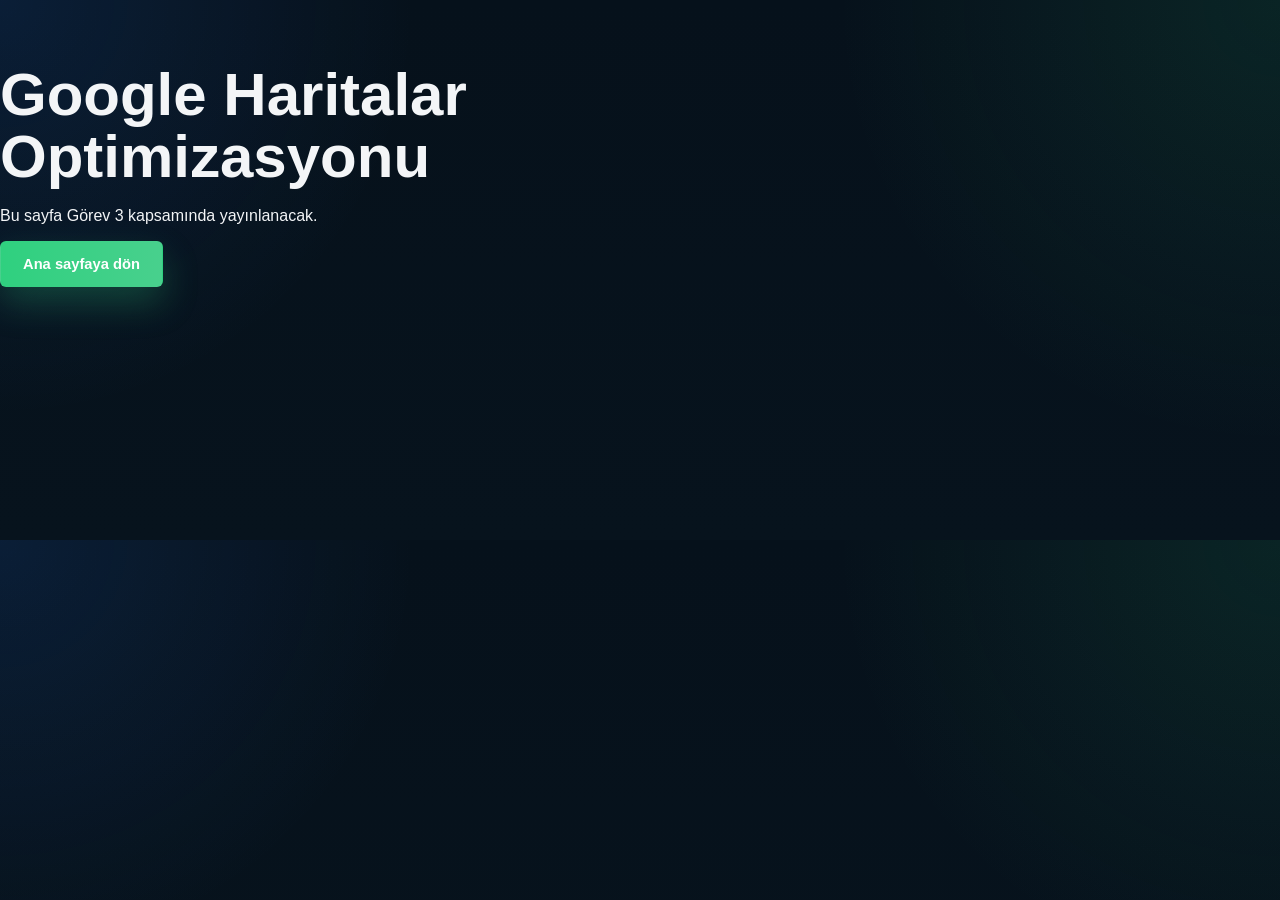
==== google-haritalar-optimizasyonu/index.html @ 25362823 "Gorev 1: spec §2 dosya yapisi, temizlik ve mobil duzeltmeler Co-authored-by: Cursor <cursoragent@cur" ====
﻿<!DOCTYPE html>
<html lang="tr">
<head>
  <meta charset="UTF-8">
  <meta name="viewport" content="width=device-width, initial-scale=1.0">
  <title>Google Haritalar Optimizasyonu — Konum Online</title>
  <link rel="stylesheet" href="../css/style.css">
</head>
<body>
  <main class="container" style="padding:4rem 0;min-height:60vh">
    <h1>Google Haritalar Optimizasyonu</h1>
    <p>Bu sayfa Görev 3 kapsamında yayınlanacak.</p>
    <p><a class="btn btn-primary" href="/">Ana sayfaya dön</a></p>
  </main>
</body>
</html>
---- css/style.css ----
:root {
      --bg: #07111b;
      --bg-soft: #0c1824;
      --panel: rgba(16, 24, 36, 0.9);
      --panel-border: rgba(255, 255, 255, 0.08);
      --text: #f3f5f7;
      --muted: #a8b3bf;
      --green: #2fd07f;
      --green-deep: #1fae66;
      --green-glow: rgba(47, 208, 127, 0.35);
      --white-panel: #f8f4ef;
      --shadow: 0 24px 70px rgba(0, 0, 0, 0.35);
      --radius-xl: 24px;
      --radius-lg: 18px;
      --radius-md: 14px;
      --page-max: 1550px;
      --page-wide: 1700px;
      --gutter: clamp(20px, 3vw, 44px);
      --page-inset-left: clamp(24px, 5vw, 50px);
      --section-space: clamp(32px, 4vw, 68px);
    }

    * {
      box-sizing: border-box;
    }

    html {
      scroll-behavior: smooth;
    }

    body {
      margin: 0;
      font-family: "Plus Jakarta Sans", "Segoe UI", Arial, sans-serif;
      color: var(--text);
      background:
        radial-gradient(circle at top left, rgba(44, 126, 255, 0.12), transparent 30%),
        radial-gradient(circle at top right, rgba(47, 208, 127, 0.1), transparent 32%),
        linear-gradient(180deg, #06111b 0%, #07131d 100%);
    }

    a {
      color: inherit;
      text-decoration: none;
    }

    img {
      display: block;
      max-width: 100%;
    }

    .container {
      width: min(100%, var(--page-max));
      margin: 0 auto;
      padding-left: calc(var(--gutter) + var(--page-inset-left));
      padding-right: var(--gutter);
    }

    .topbar {
      position: sticky;
      top: 0;
      z-index: 30;
      backdrop-filter: blur(16px);
      background: rgba(6, 13, 21, 0.88);
      border-bottom: 1px solid rgba(255, 255, 255, 0.05);
      box-shadow: 0 10px 28px rgba(0, 0, 0, 0.18);
    }

    .nav {
      min-height: 76px;
      display: flex;
      align-items: center;
      justify-content: space-between;
      gap: 24px;
    }

    .brand {
      display: flex;
      align-items: center;
      justify-content: flex-start;
      gap: 12px;
      font-weight: 700;
      font-size: 1.9rem;
      letter-spacing: -0.03em;
      text-align: left;
    }

    .brand-pin {
      width: 60px;
      height: 60px;
      flex: 0 0 auto;
      display: block;
      object-fit: contain;
      filter: brightness(0) saturate(100%) invert(69%) sepia(67%) saturate(514%) hue-rotate(96deg) brightness(92%) contrast(90%);
      align-self: center;
    }

    .nav-links {
      display: flex;
      align-items: center;
      gap: 36px;
      color: #c3ccd5;
      font-size: 1rem;
    }

    .nav-links a {
      position: relative;
      display: inline-flex;
      align-items: center;
      padding: 8px 0;
      transition: color .25s ease, transform .25s ease;
    }

    .nav-links a::after {
      content: "";
      position: absolute;
      left: 0;
      right: 0;
      bottom: 0;
      height: 2px;
      border-radius: 999px;
      background: linear-gradient(90deg, var(--green), #6bf49e);
      transform: scaleX(0);
      transform-origin: left;
      transition: transform .25s ease;
      box-shadow: 0 0 14px rgba(47, 208, 127, .32);
    }

    .nav-links a:hover {
      color: #fff;
      transform: translateY(-2px);
    }

    .nav-links a:hover::after {
      transform: scaleX(1);
    }

    .nav-links a.active {
      color: #fff;
      font-weight: 600;
    }

    .nav-links a.active::after {
      transform: scaleX(1);
    }

    .nav-toggle {
      display: none;
      width: 46px;
      height: 46px;
      border: 1px solid rgba(255, 255, 255, 0.12);
      border-radius: 8px;
      background: rgba(10, 18, 28, 0.55);
      color: #fff;
      align-items: center;
      justify-content: center;
      flex-direction: column;
      gap: 5px;
      padding: 0;
      cursor: pointer;
      flex: 0 0 auto;
    }

    .nav-toggle span {
      display: block;
      width: 18px;
      height: 2px;
      border-radius: 999px;
      background: currentColor;
      transition: transform .2s ease, opacity .2s ease;
    }

    .nav-toggle[aria-expanded="true"] span:nth-child(1) {
      transform: translateY(7px) rotate(45deg);
    }

    .nav-toggle[aria-expanded="true"] span:nth-child(2) {
      opacity: 0;
    }

    .nav-toggle[aria-expanded="true"] span:nth-child(3) {
      transform: translateY(-7px) rotate(-45deg);
    }

    .nav-cta-mobile {
      display: none;
    }

    .btn {
      border: 1px solid rgba(255, 255, 255, 0.12);
      border-radius: 6px;
      padding: 14px 22px;
      display: inline-flex;
      align-items: center;
      justify-content: center;
      gap: 12px;
      font-size: .92rem;
      font-weight: 700;
      transition: transform .2s ease, background .2s ease, border-color .2s ease;
    }

    .btn img {
      width: 26px;
      height: 26px;
      flex: 0 0 auto;
      object-fit: contain;
      display: block;
      filter: brightness(0) invert(1);
    }

    .btn:hover {
      transform: translateY(-1px);
    }

    .btn-primary {
      background: linear-gradient(90deg, var(--green), #48d08d);
      color: #fff;
      border-color: transparent;
      box-shadow: 0 16px 35px rgba(47, 208, 127, 0.25);
    }

    .btn-outline {
      background: rgba(10, 18, 28, 0.55);
    }

    .hero {
      position: relative;
      overflow: hidden;
      padding: 0;
      background-image:
        linear-gradient(90deg, rgba(3, 10, 17, 0.94) 0%, rgba(3, 10, 17, 0.86) 31%, rgba(3, 10, 17, 0.24) 55%, rgba(3, 10, 17, 0.18) 73%, rgba(3, 10, 17, 0.78) 100%),
        linear-gradient(180deg, rgba(3, 10, 17, 0.08) 0%, rgba(3, 10, 17, 0.2) 65%, rgba(3, 10, 17, 0.88) 100%),
        url("../assets/003.webp");
      background-size: auto, auto, cover;
      background-position: center 44%;
    }

    .hero::before {
      content: "";
      position: absolute;
      inset: 0;
      background:
        repeating-linear-gradient(90deg, rgba(255, 255, 255, 0.03) 0 1px, transparent 1px 160px),
        repeating-linear-gradient(0deg, rgba(255, 255, 255, 0.02) 0 1px, transparent 1px 120px);
      opacity: .56;
      pointer-events: none;
    }

    .hero-grid {
      position: relative;
      display: grid;
      grid-template-columns: 46.5% 53.5%;
      gap: 0;
      min-height: clamp(440px, 48vw, 720px);
      padding-top: clamp(32px, 3vw, 44px);
      padding-bottom: clamp(28px, 2.5vw, 36px);
    }

    .hero-copy {
      max-width: 530px;
      align-self: center;
      position: relative;
      padding-bottom: 72px;
    }

    .eyebrow {
      color: #69e69d;
      font-size: 1.52rem;
      margin-bottom: 13px;
      display: flex;
      align-items: center;
      gap: 10px;
    }

    .eyebrow::before {
      content: "◉";
      font-size: .65rem;
    }

    h1 {
      font-size: 60px;
      line-height: 1.04;
      letter-spacing: 0;
      margin: 0 0 18px;
      max-width: 680px;
    }

    h1 .accent {
      color: var(--green);
    }

    .hero-copy p,
    .section-copy p,
    .case-copy p {
      color: var(--muted);
      line-height: 1.47;
      font-size: .98rem;
      max-width: 520px;
      margin: 0 0 24px;
    }

    .hero-copy p {
      font-size: 1.42rem;
      line-height: 1.58;
      max-width: 700px;
    }

    .hero-actions {
      display: flex;
      gap: 14px;
      flex-wrap: wrap;
      margin-bottom: 24px;
    }

    .feature-list {
      display: flex;
      flex-wrap: nowrap;
      gap: 18px 30px;
      color: #d8e0e8;
      font-size: 1.06rem;
      font-weight: 600;
      position: absolute;
      left: 0;
      bottom: 0;
      white-space: nowrap;
      align-items: center;
    }

    .feature-list span {
      display: inline-flex;
      align-items: center;
      gap: 10px;
    }

    .feature-list svg {
      width: 20px;
      height: 20px;
      stroke: var(--green);
      stroke-width: 1.9;
      fill: none;
      stroke-linecap: round;
      stroke-linejoin: round;
      flex: 0 0 auto;
    }

    .hero-visual {
      position: relative;
      display: flex;
      align-items: stretch;
      justify-content: flex-end;
      min-height: 100%;
    }

    .person {
      display: none;
    }

    .person::before {
      display: none;
    }

    .door-sign {
      display: none;
    }

    .map-card {
      position: absolute;
      right: clamp(0px, 2.4vw, 38px);
      top: clamp(16px, 2vw, 28px);
      width: clamp(372px, 27vw, 430px);
      border-radius: 18px;
      background: linear-gradient(180deg, rgba(17, 26, 38, 0.94), rgba(12, 20, 31, 0.92));
      border: 1px solid rgba(255, 255, 255, 0.1);
      box-shadow: 0 26px 60px rgba(0, 0, 0, .42);
      padding: 18px 18px 16px;
      backdrop-filter: blur(18px);
    }

    .map-card h3,
    .testimonial h3,
    .case-card h3 {
      margin: 0;
    }

    .map-card h3 {
      font-size: 22px;
      line-height: 1.18;
      font-weight: 700;
    }

    .rating {
      margin-top: 8px;
      color: #dce4ea;
      font-size: 16px;
      font-weight: 600;
    }

    .rating .stars {
      color: #f2c44f;
      letter-spacing: 1px;
    }

    .place {
      color: var(--muted);
      margin-top: 4px;
      font-size: 15px;
    }

    .action-icons {
      display: grid;
      grid-template-columns: repeat(4, 1fr);
      gap: 10px;
      margin: 16px 0 16px;
      padding-top: 16px;
      border-top: 1px solid rgba(255, 255, 255, 0.08);
    }

    .action-icons div {
      display: flex;
      align-items: center;
      justify-content: center;
      flex-direction: column;
      gap: 6px;
      min-height: 80px;
    }

    .action-icons .action-icon {
      width: 44px;
      height: 44px;
      border-radius: 50%;
      border: 1px solid rgba(106, 157, 230, 0.5);
      background: radial-gradient(circle at 30% 30%, rgba(35, 70, 112, 0.28), rgba(12, 20, 31, 0.36));
      display: grid;
      place-items: center;
      box-shadow: inset 0 0 14px rgba(255, 255, 255, 0.03);
    }

    .action-icons .action-icon svg {
      width: 24px;
      height: 24px;
      stroke: #8fc2ff;
      stroke-width: 1.9;
      fill: none;
      stroke-linecap: round;
      stroke-linejoin: round;
    }

    .action-icons div span:last-child {
      font-size: 12px;
      color: #d9e3ee;
    }

    .gallery {
      display: grid;
      grid-template-columns: repeat(3, 1fr);
      gap: 10px;
      margin-bottom: 16px;
    }

    .gallery div,
    .case-image {
      min-height: 118px;
      border-radius: 10px;
      overflow: hidden;
      background-image: url("../assets/hero-cafe-owner.webp");
      background-size: cover;
      background-position: center;
      position: relative;
    }

    .gallery div:nth-child(2) {
      background-image: url("../assets/case-burger.webp");
    }

    .gallery div:nth-child(3) {
      background-image: url("../assets/case-aesthetic-clinic.webp");
    }

    .gallery div::before,
    .case-image::before {
      content: "";
      position: absolute;
      inset: 0;
      background:
        radial-gradient(circle at 75% 24%, rgba(255, 219, 131, 0.22), transparent 14%),
        repeating-linear-gradient(90deg, rgba(255, 255, 255, 0.03) 0 2px, transparent 2px 52px),
        linear-gradient(180deg, transparent 50%, rgba(14, 19, 25, 0.58) 100%);
    }

    .review {
      display: flex;
      gap: 12px;
      align-items: flex-start;
      padding-top: 14px;
      border-top: 1px solid rgba(255, 255, 255, 0.08);
    }

    .avatar {
      width: 38px;
      height: 38px;
      border-radius: 50%;
      background: linear-gradient(135deg, #f0c78e, #8f5b3a);
      flex: 0 0 auto;
    }

    .review p {
      color: #d7e0e8;
      margin: 0;
      font-size: 14px;
      line-height: 1.42;
    }

    .google-mark {
      margin-left: auto;
      width: 64px;
      height: 64px;
      flex: 0 0 auto;
    }

    .google-mark img {
      display: block;
      width: 100%;
      height: 100%;
      object-fit: contain;
    }

    .stats-strip {
      position: relative;
      margin-top: -60px;
      z-index: 3;
    }

    .stats-grid {
      display: grid;
      grid-template-columns: repeat(4, minmax(0, 1fr));
      gap: 0;
      background: rgba(16, 24, 36, 0.94);
      border: 1px solid var(--panel-border);
      border-radius: var(--radius-lg);
      overflow: hidden;
      box-shadow: var(--shadow);
    }

    .stat {
      padding: 26px 26px 24px;
      display: grid;
      grid-template-columns: 56px 1fr;
      gap: 18px;
      align-items: center;
      border-right: 1px solid rgba(255, 255, 255, 0.06);
    }

    .stat:last-child {
      border-right: 0;
    }

    .icon-badge {
      width: 56px;
      height: 56px;
      border-radius: 50%;
      border: 1px solid rgba(255, 255, 255, 0.08);
      display: grid;
      place-items: center;
      color: var(--green);
      box-shadow: inset 0 0 26px rgba(255, 255, 255, 0.02);
    }

    .icon-badge svg {
      width: 44px;
      height: 44px;
      stroke: var(--green);
      stroke-width: 1.9;
      fill: none;
      stroke-linecap: round;
      stroke-linejoin: round;
    }

    .stat strong {
      display: block;
      font-size: 1.05rem;
      color: #fff;
      margin-bottom: 6px;
    }

    .stat b {
      display: block;
      font-size: 2rem;
      line-height: 1;
      margin-bottom: 8px;
    }

    .stat p {
      margin: 0;
      color: var(--muted);
      line-height: 1.45;
    }

    .section-dark {
      padding: clamp(14px, 2vw, 24px) 0 0;
    }

    .ecosystem {
      display: grid;
      grid-template-columns: .9fr 1.3fr .75fr;
      gap: clamp(20px, 2.6vw, 36px);
      align-items: center;
      padding-top: clamp(24px, 2.8vw, 36px);
      padding-bottom: clamp(20px, 2.6vw, 30px);
    }

    h2 {
      margin: 0 0 18px;
      font-size: clamp(2rem, 3vw, 3.2rem);
      line-height: 1.03;
      letter-spacing: -0.04em;
    }

    .section-tag {
      color: #69e69d;
      margin-bottom: 14px;
      font-size: 1.02rem;
    }

    .section-copy h2 {
      max-width: 11ch;
    }

    .orbit {
      position: relative;
      aspect-ratio: 1 / 1;
      display: grid;
      place-items: center;
      margin: 0 auto;
      max-width: 620px;
      width: 100%;
    }

    .orbit::before,
    .orbit::after {
      content: "";
      position: absolute;
      border-radius: 50%;
      border: 1px dashed rgba(255, 255, 255, 0.12);
      pointer-events: none;
      z-index: 0;
    }

    .orbit::before {
      inset: 60px;
    }

    .orbit::after {
      inset: 18px;
      opacity: .4;
    }

    .hub {
      width: 220px;
      height: 220px;
      border-radius: 50%;
      background:
        radial-gradient(circle at 50% 22%, rgba(130, 255, 177, 0.95), rgba(86, 200, 126, 0.4) 18%, rgba(10, 18, 28, 0.2) 19%),
        radial-gradient(circle at center, rgba(37, 208, 124, 0.2), rgba(7, 17, 27, 0.96) 65%);
      border: 1px solid rgba(47, 208, 127, 0.35);
      box-shadow: 0 0 48px rgba(47, 208, 127, 0.18), inset 0 0 48px rgba(47, 208, 127, 0.08);
      display: grid;
      place-items: center;
      text-align: center;
      padding: 32px;
      font-size: 1rem;
      line-height: 1.15;
      position: relative;
      z-index: 1;
    }

    .hub strong {
      font-size: 2rem;
      letter-spacing: -0.03em;
    }

    .orbit-item {
      position: absolute;
      width: 168px;
      text-align: center;
      color: #d4dbe2;
      font-size: 1.16rem;
      line-height: 1.28;
      text-wrap: balance;
      z-index: 2;
      --orbit-transform: translate(0, 0);
      transform: var(--orbit-transform);
      transform-origin: center;
    }

    .orbit-item .dot {
      width: 84px;
      height: 84px;
      margin: 0 auto 12px;
      border-radius: 50%;
      display: grid;
      place-items: center;
      border: 1px solid rgba(255, 255, 255, 0.1);
      background: rgba(15, 25, 39, 0.9);
      box-shadow: inset 0 0 18px rgba(255, 255, 255, 0.03);
      position: relative;
      font-size: 0;
      color: transparent !important;
    }

    .orbit-item .dot svg {
      width: 30px;
      height: 30px;
      stroke-width: 1.9;
      fill: none;
      stroke-linecap: round;
      stroke-linejoin: round;
    }

    .hub-mark {
      width: 76px;
      height: 76px;
      margin: 0 auto 12px;
      color: #7df0a4;
    }

    .hub-mark svg {
      width: 100%;
      height: 100%;
      fill: currentColor;
    }

    .hub>div>div:first-child {
      position: relative;
      width: 54px;
      height: 54px;
      margin: 0 auto 12px !important;
      font-size: 0 !important;
      color: transparent !important;
    }

    .hub>div>div:first-child::before,
    .orbit-item .dot::before {
      content: "";
      display: block;
      width: 78%;
      height: 78%;
      position: absolute;
      left: 11%;
      top: 15%;
      background-position: center;
      background-repeat: no-repeat;
      background-size: contain;
    }

    .hub>div>div:first-child::before {
      background-image: url("data:image/svg+xml,%3Csvg xmlns='http://www.w3.org/2000/svg' viewBox='0 0 24 24'%3E%3Cpath fill='%237df0a4' d='M12 22s-7-6-7-11a7 7 0 1 1 14 0c0 5-7 11-7 11Z'/%3E%3Ccircle cx='12' cy='11' r='3.2' fill='%2307111b'/%3E%3C/svg%3E");
    }

    .orbit-item:nth-child(2) .dot::before {
      background-image: url("data:image/svg+xml,%3Csvg xmlns='http://www.w3.org/2000/svg' viewBox='0 0 24 24' fill='none' stroke='%2355e198' stroke-width='1.9' stroke-linecap='round' stroke-linejoin='round'%3E%3Cpath d='M21 15a2 2 0 0 1-2 2H8l-5 4V5a2 2 0 0 1 2-2h14a2 2 0 0 1 2 2Z'/%3E%3Cpath d='M8 9h8'/%3E%3Cpath d='M8 13h5'/%3E%3C/svg%3E");
    }

    .orbit-item:nth-child(3) .dot::before {
      background-image: url("data:image/svg+xml,%3Csvg xmlns='http://www.w3.org/2000/svg' viewBox='0 0 24 24' fill='none' stroke='%23ec7c84' stroke-width='1.9' stroke-linecap='round' stroke-linejoin='round'%3E%3Crect x='3' y='5' width='18' height='14' rx='2'/%3E%3Ccircle cx='9' cy='10' r='1.5'/%3E%3Cpath d='m21 15-4.5-4.5L9 18'/%3E%3C/svg%3E");
    }

    .orbit-item:nth-child(4) .dot::before {
      background-image: url("data:image/svg+xml,%3Csvg xmlns='http://www.w3.org/2000/svg' viewBox='0 0 24 24' fill='none' stroke='%2374b5ff' stroke-width='1.9' stroke-linecap='round' stroke-linejoin='round'%3E%3Cpath d='M12 21s-6-5.1-6-10a6 6 0 1 1 12 0c0 4.9-6 10-6 10Z'/%3E%3Ccircle cx='12' cy='11' r='2.5'/%3E%3C/svg%3E");
    }

    .orbit-item:nth-child(5) .dot::before {
      background-image: url("data:image/svg+xml,%3Csvg xmlns='http://www.w3.org/2000/svg' viewBox='0 0 24 24' fill='none' stroke='%237ea6ff' stroke-width='1.9' stroke-linecap='round' stroke-linejoin='round'%3E%3Ccircle cx='12' cy='12' r='9'/%3E%3Cpath d='M3 12h18'/%3E%3Cpath d='M12 3a15 15 0 0 1 0 18'/%3E%3Cpath d='M12 3a15 15 0 0 0 0 18'/%3E%3C/svg%3E");
    }

    .orbit-item:nth-child(6) .dot::before {
      background-image: url("data:image/svg+xml,%3Csvg xmlns='http://www.w3.org/2000/svg' viewBox='0 0 24 24' fill='none' stroke='%236d8dff' stroke-width='1.9' stroke-linecap='round' stroke-linejoin='round'%3E%3Cpath d='M7 11v9'/%3E%3Cpath d='M11 20h6.2a2 2 0 0 0 2-1.7l.7-4.5A2 2 0 0 0 18 11h-4V7.5A2.5 2.5 0 0 0 11.5 5L7 11'/%3E%3Cpath d='M4 11h3v9H4z'/%3E%3C/svg%3E");
    }

    .orbit-item:nth-child(7) .dot::before {
      background-image: url("data:image/svg+xml,%3Csvg xmlns='http://www.w3.org/2000/svg' viewBox='0 0 24 24' fill='none' stroke='%237cb3ff' stroke-width='1.9' stroke-linecap='round' stroke-linejoin='round'%3E%3Ccircle cx='18' cy='5' r='2'/%3E%3Ccircle cx='6' cy='12' r='2'/%3E%3Ccircle cx='18' cy='19' r='2'/%3E%3Cpath d='m8 11 8-5'/%3E%3Cpath d='m8 13 8 5'/%3E%3C/svg%3E");
    }

    .orbit-item:nth-child(2) {
      top: 0;
      left: 50%;
      --orbit-transform: translateX(-50%);
    }

    .orbit-item:nth-child(3) {
      top: 74px;
      right: 0;
    }

    .orbit-item:nth-child(4) {
      bottom: 86px;
      right: 24px;
    }

    .orbit-item:nth-child(5) {
      bottom: 10px;
      left: 50%;
      --orbit-transform: translateX(-50%);
    }

    .orbit-item:nth-child(6) {
      bottom: 78px;
      left: 0;
    }

    .orbit-item:nth-child(7) {
      top: 92px;
      left: 18px;
    }

    .phone {
      justify-self: end;
      width: min(100%, 560px);
      filter: drop-shadow(0 26px 70px rgba(0, 0, 0, 0.38));
      align-self: end;
      margin-bottom: -18px;
      transform: translateY(-18px);
    }

    .phone img {
      display: block;
      width: 100%;
      height: auto;
    }

    .process-section {
      background:
        radial-gradient(circle at 50% 0%, rgba(72, 209, 141, 0.10), rgba(255, 255, 255, 0) 32%),
        radial-gradient(circle at 10% 10%, rgba(86, 126, 255, 0.07), rgba(255, 255, 255, 0) 22%),
        linear-gradient(180deg, #faf7f1 0%, #f4efe7 100%);
      color: #141a22;
      padding: clamp(26px, 2.6vw, 42px) 0 clamp(28px, 2.8vw, 44px);
    }

    .process-header {
      text-align: center;
      margin-bottom: 26px;
    }

    .process-header h2 {
      font-size: clamp(3.08rem, 4.4vw, 4.84rem);
      line-height: 1.02;
      letter-spacing: -0.03em;
      margin-bottom: 18px;
      /* <--- Boşluk buradan ayarlanıyor (eski hali 10px'ti) */
    }

    .process-header p,
    .testimonial-strip .quote {
      color: #5d6670;
      margin: 0;
    }

    .process-header p {
      color: #252b31;
      font-size: clamp(1.5rem, 2.1vw, 1.1rem);
      line-height: 1.12;
      font-weight: 500;
      max-width: 980px;
      margin-inline: auto;
    }

    .process-grid {
      display: grid;
      grid-template-columns: repeat(5, 1fr);
      gap: 10px;
      align-items: stretch;
      padding: 0 clamp(18px, 1.8vw, 34px);
    }

    .step {
      text-align: left;
      position: relative;
      min-width: 0;
      padding: 18px clamp(20px, 2vw, 30px) 18px;
      border-radius: 26px;
      background: rgba(255, 255, 255, 0.34);
      border: 0;
      border-left: 1px solid rgba(17, 24, 39, 0.08);
      box-shadow: inset 0 0 0 1px rgba(255, 255, 255, 0.45);
      display: flex;
      flex-direction: column;
      justify-content: flex-start;
      backdrop-filter: blur(8px);
      transform-origin: center top;
      isolation: isolate;
      z-index: 0;
    }

    .step:first-child {
      border-left: 1px solid rgba(17, 24, 39, 0.08);
    }

    .step::after {
      display: none;
    }

    .step:last-child::after {
      display: none;
    }

    .step-count {
      display: none;
    }

    .step-icon {
      display: none;
    }

    .step-icon svg {
      width: 50px;
      height: 50px;
      stroke: #111820;
      stroke-width: 2.2;
      fill: none;
      stroke-linecap: round;
      stroke-linejoin: round;
    }

    .step h3 {
      margin: 0 0 14px;
      font-size: clamp(1.18rem, 1.22vw, 1.42rem);
      line-height: 1.24;
      letter-spacing: 0;
      min-height: 0;
      transform-origin: left top;
      transition: transform 0.35s ease, color 0.35s ease;
    }

    .step p {
      margin: 0;
      color: #1f2830;
      line-height: 1.68;
      font-size: clamp(1rem, 0.95vw, 1.08rem);
      font-weight: 400;
      /* <--- Kalınlık ayarı buraya eklendi */
      max-width: 31ch;
      opacity: 0.92;
      transform-origin: left top;
      transition: transform 0.35s ease, opacity 0.35s ease;
    }

    .case-section {
      padding: 0;
    }

    .case-grid {
      display: grid;
      grid-template-columns: minmax(240px, .8fr) repeat(3, minmax(0, 1fr));
      gap: clamp(16px, 1.8vw, 24px);
      align-items: stretch;
    }

    .case-copy {
      padding: 18px 8px 18px 0;
    }

    .case-copy .btn {
      margin-top: 8px;
    }

    .case-card {
      background: rgba(16, 24, 36, 0.92);
      border: 1px solid rgba(255, 255, 255, 0.08);
      border-radius: var(--radius-md);
      overflow: hidden;
      box-shadow: 0 18px 48px rgba(0, 0, 0, 0.2);
    }

    .case-content {
      padding: 14px 14px 16px;
    }

    .case-image {
      min-height: 172px;
      background-image: url("../assets/case-dental.webp");
    }

    .case-location {
      color: #95a2af;
      margin: 4px 0 14px;
      font-size: .92rem;
    }

    .before-after {
      position: absolute;
      left: 10px;
      right: 10px;
      bottom: 10px;
      display: flex;
      justify-content: space-between;
    }

    .pill {
      padding: 7px 10px;
      border-radius: 8px;
      font-weight: 800;
      font-size: .8rem;
      color: #fff;
    }

    .pill.red {
      background: #922d2d;
    }

    .pill.green {
      background: #208c57;
    }

    .case-stats {
      display: grid;
      grid-template-columns: 1fr 1fr;
      gap: 10px;
      color: #d8e0e8;
    }

    .case-stats div span {
      display: block;
      color: #9fabb7;
      font-size: .88rem;
      margin-bottom: 6px;
    }

    .case-stats div strong {
      color: #40d282;
      font-size: 1.1rem;
    }

    .testimonials {
      background: linear-gradient(180deg, #f8f4ee 0%, #f4efe8 100%);
      color: #0f1620;
      padding: 0 0 clamp(32px, 3.4vw, 48px);
    }

    .testimonials h2 {
      text-align: center;
      margin-bottom: 22px;
    }

    .testimonial-strip {
      display: grid;
      grid-template-columns: 52px 1fr 1fr 1fr 52px;
      gap: 24px;
      align-items: center;
    }

    .arrow-btn {
      width: 52px;
      height: 52px;
      border: 0;
      border-radius: 50%;
      background: rgba(0, 0, 0, 0.06);
      color: #36414d;
      font-size: 1.4rem;
      cursor: pointer;
    }

    .testimonial {
      display: grid;
      grid-template-columns: 72px 1fr;
      gap: 16px;
      align-items: start;
      min-height: 138px;
      padding: 0 10px;
      border-left: 1px solid rgba(15, 22, 32, 0.12);
    }

    .testimonial:first-of-type {
      border-left: 0;
    }

    .testimonial .avatar {
      width: 60px;
      height: 60px;
    }

    .testimonial p {
      margin: 0 0 14px;
      color: #44505d;
      line-height: 1.5;
    }

    .testimonial .name {
      font-weight: 700;
      margin-bottom: 2px;
    }

    .testimonial .biz {
      color: #5e6975;
    }

    .cta-band {
      padding: 44px 0;
      position: relative;
      overflow: hidden;
      background:
        linear-gradient(90deg, rgba(9, 98, 87, 0.94), rgba(9, 74, 87, 0.78)),
        linear-gradient(180deg, rgba(255, 255, 255, 0.04), rgba(255, 255, 255, 0.02)),
        url("../assets/cta-istanbul.webp");
      background-size: cover;
      background-position: center right;
    }

    .cta-band::before {
      content: "";
      position: absolute;
      inset: 0;
      background:
        radial-gradient(circle at 18% 18%, rgba(140, 255, 202, 0.12), transparent 20%),
        linear-gradient(0deg, rgba(4, 12, 18, 0.18), rgba(4, 12, 18, 0.18)),
        linear-gradient(90deg, transparent 56%, rgba(255, 184, 112, 0.14) 74%, rgba(14, 16, 23, 0.18) 100%);
      pointer-events: none;
    }

    .cta-inner {
      position: relative;
      display: flex;
      align-items: center;
      justify-content: space-between;
      gap: 24px;
    }

    .cta-inner p {
      color: rgba(255, 255, 255, 0.78);
      margin: 14px 0 0;
      font-size: 1.1rem;
    }

    .cta-actions {
      display: flex;
      gap: 16px;
      flex-wrap: wrap;
    }

    .checks {
      display: flex;
      gap: 34px;
      margin-top: 18px;
      color: rgba(255, 255, 255, 0.82);
      font-size: .95rem;
      flex-wrap: wrap;
    }

    .checks span::before {
      content: "✓";
      color: #93f0ba;
      margin-right: 9px;
    }

    @media (max-width: 1180px) {

      .hero-grid,
      .ecosystem,
      .case-grid,
      .process-grid,
      .testimonial-strip {
        grid-template-columns: 1fr;
      }

      .nav-toggle {
        display: inline-flex;
      }

      .nav-links {
        position: fixed;
        top: 76px;
        right: 0;
        bottom: 0;
        width: min(100%, 320px);
        padding: 24px calc(var(--gutter) + var(--page-inset-left)) 32px var(--gutter);
        display: flex;
        flex-direction: column;
        align-items: flex-start;
        gap: 18px;
        background: rgba(6, 13, 21, 0.97);
        border-left: 1px solid rgba(255, 255, 255, 0.08);
        box-shadow: -20px 0 50px rgba(0, 0, 0, 0.35);
        transform: translateX(100%);
        transition: transform .25s ease;
        z-index: 40;
        overflow-y: auto;
      }

      .nav-links.is-open {
        transform: translateX(0);
      }

      .nav-cta-desktop {
        display: none;
      }

      .nav-cta-mobile {
        display: inline-flex;
        width: 100%;
        margin-top: 8px;
      }

      body.nav-open {
        overflow: hidden;
      }

      .map-card {
        position: relative;
        top: auto;
        right: auto;
        width: 100%;
        margin-top: 28px;
      }

      .person {
        inset: 10px 0 0;
      }

      .stats-grid {
        grid-template-columns: 1fr 1fr;
      }

      .stat:nth-child(2),
      .stat:nth-child(4) {
        border-right: 0;
      }

      .orbit {
        min-height: 620px;
      }

      .phone {
        justify-self: center;
      }

      .step::after,
      .testimonial-strip .arrow-btn {
        display: none;
      }

      .testimonial {
        border-left: 0;
        border-top: 1px solid rgba(15, 22, 32, 0.12);
        padding-top: 18px;
      }

      .cta-inner {
        flex-direction: column;
        align-items: flex-start;
      }
    }

    @media (max-width: 760px) {
      .container {
        width: 100%;
        padding-left: calc(18px + var(--page-inset-left));
        padding-right: 18px;
      }

      .nav {
        min-height: 70px;
      }

      .nav-links {
        top: 70px;
      }

      .brand {
        font-size: 1.45rem;
      }

      h1 {
        font-size: 2.65rem;
      }

      .hero-grid {
        min-height: auto;
        padding-bottom: 90px;
      }

      .hero-visual {
        min-height: 520px;
      }

      .door-sign {
        top: 210px;
      }

      .stats-grid {
        grid-template-columns: 1fr;
      }

      .stat {
        border-right: 0;
        border-bottom: 1px solid rgba(255, 255, 255, 0.06);
      }

      .stat:last-child {
        border-bottom: 0;
      }

      .feature-list,
      .checks {
        gap: 12px 18px;
      }

      .orbit {
        min-height: 700px;
      }

      .orbit-item {
        width: 110px;
        font-size: .9rem;
      }

      .orbit-item:nth-child(2) {
        top: 8px;
      }

      .orbit-item:nth-child(3) {
        top: 110px;
        right: 0;
      }

      .orbit-item:nth-child(4) {
        bottom: 160px;
        right: 4px;
      }

      .orbit-item:nth-child(5) {
        bottom: 30px;
      }

      .orbit-item:nth-child(6) {
        bottom: 160px;
        left: 4px;
      }

      .orbit-item:nth-child(7) {
        top: 110px;
        left: 0;
      }
    }

    @media (min-width: 1440px) {
      .hero {
        background-position: center 42%;
      }

      .hero-grid {
        grid-template-columns: minmax(460px, 520px) minmax(540px, 1fr);
        justify-content: space-between;
        column-gap: clamp(24px, 3vw, 48px);
        min-height: clamp(520px, 44vw, 780px);
      }

      .map-card {
        right: clamp(8px, 1vw, 20px);
      }
    }

    @media (max-width: 1180px) {
      .nav-links {
        gap: 22px;
        font-size: .95rem;
      }

      .hero-grid {
        grid-template-columns: minmax(0, 1fr) minmax(320px, 420px);
        align-items: end;
        min-height: clamp(460px, 54vw, 640px);
      }

      .ecosystem {
        grid-template-columns: 1fr;
      }

      .section-copy,
      .phone {
        justify-self: center;
        text-align: center;
      }

      .section-copy p {
        margin-left: auto;
        margin-right: auto;
      }

      .orbit {
        order: 2;
        max-width: 720px;
        width: 100%;
        margin: 0 auto;
      }

      .phone {
        order: 3;
      }

      .process-grid {
        grid-template-columns: repeat(3, minmax(0, 1fr));
      }

      .step:nth-child(3)::after {
        display: none;
      }

      .case-grid {
        grid-template-columns: repeat(2, minmax(0, 1fr));
      }

      .case-copy {
        grid-column: 1 / -1;
        padding-right: 0;
      }

      .testimonial-strip {
        grid-template-columns: 52px 1fr 1fr 52px;
      }

      .testimonial-strip .testimonial:last-of-type {
        display: none;
      }
    }

    @media (max-width: 980px) {
      .hero {
        background-image:
          linear-gradient(180deg, rgba(3, 10, 17, 0.97) 0%, rgba(3, 10, 17, 0.92) 42%, rgba(3, 10, 17, 0.82) 100%),
          linear-gradient(180deg, rgba(3, 10, 17, 0.15) 0%, rgba(3, 10, 17, 0.88) 100%),
          url("../assets/003.webp");
        background-position: center 62%;
      }

      .hero-grid {
        grid-template-columns: 1fr;
        row-gap: 28px;
        min-height: auto;
        padding-bottom: 42px;
      }

      .hero-copy,
      .hero-copy p {
        max-width: 100%;
      }

      .hero-copy {
        padding-bottom: 0;
        position: relative;
        z-index: 2;
      }

      .hero-visual {
        z-index: 1;
      }

      .feature-list {
        position: static;
        flex-wrap: wrap;
        white-space: normal;
      }

      .hero-visual {
        min-height: clamp(320px, 58vw, 420px);
      }

      .map-card {
        right: auto;
        left: 50%;
        transform: translateX(-50%);
        width: min(100%, 420px);
      }

      .stats-strip {
        margin-top: -24px;
      }

      .stats-grid {
        grid-template-columns: repeat(2, minmax(0, 1fr));
      }

      .stat:nth-child(2) {
        border-right: 0;
      }

      .stat:nth-child(-n + 2) {
        border-bottom: 1px solid rgba(255, 255, 255, 0.06);
      }

      .process-grid {
        grid-template-columns: repeat(2, minmax(0, 1fr));
      }

      .step::after {
        display: none;
      }

      .testimonial-strip {
        grid-template-columns: 1fr;
      }

      .arrow-btn {
        display: none;
      }

      .testimonial-strip .testimonial:last-of-type {
        display: grid;
      }

      .testimonial {
        border-left: 0;
        border-top: 1px solid rgba(15, 22, 32, 0.12);
        padding-top: 18px;
      }

      .testimonial:first-of-type {
        border-top: 0;
        padding-top: 0;
      }
    }

/* =========================================
   ANIMATIONS & EFFECTS
   ========================================= */

/* 1. SÃ¼zÃ¼lme (Float) Animasyonu */
@keyframes float {
  0% { transform: translateY(0px); }
  50% { transform: translateY(-12px); }
  100% { transform: translateY(0px); }
}

.map-card {
  animation: float 6s ease-in-out infinite;
}

/* 2. Scroll reveal — görünür varsayılan; JS ile animasyon */
.reveal {
  opacity: 1;
  transform: none;
  transition: opacity 0.8s cubic-bezier(0.25, 0.46, 0.45, 0.94),
    transform 0.8s cubic-bezier(0.25, 0.46, 0.45, 0.94);
}

.js .reveal {
  opacity: 0;
  transform: translateY(30px);
}

.js .reveal.active {
  opacity: 1;
  transform: translateY(0);
}

.delay-100 { transition-delay: 100ms; }
.delay-200 { transition-delay: 200ms; }
.delay-300 { transition-delay: 300ms; }
.delay-400 { transition-delay: 400ms; }
.delay-500 { transition-delay: 500ms; }

/* 3. Hover (Ãœzerine Gelme) Efektleri */
.btn {
  transition: transform 0.3s ease, box-shadow 0.3s ease, background-color 0.3s ease;
}

.btn:hover {
  transform: translateY(-2px);
  box-shadow: 0 8px 20px rgba(0, 0, 0, 0.15);
}

.btn:active {
  transform: translateY(0);
}

.step {
  transition: transform 0.35s ease, box-shadow 0.35s ease, background-color 0.35s ease, border-color 0.35s ease, opacity 0.35s ease;
}

.step:hover {
  transform: translateY(-10px) scale(1.045);
  background: linear-gradient(180deg, rgba(255, 255, 255, 0.94), rgba(248, 252, 255, 0.96));
  border-color: rgba(116, 181, 255, 0.34);
  box-shadow: 0 24px 55px rgba(17, 24, 39, 0.14);
  z-index: 3;
}

.step:hover h3 {
  transform: scale(1.11);
  color: #09131c;
}

.step:hover p {
  transform: scale(1.08);
  opacity: 1;
}

.process-grid:hover .step:not(:hover) {
  transform: scale(0.985);
  opacity: 0.78;
}

@media (prefers-reduced-motion: reduce) {
  .step,
  .step:hover,
  .step h3,
  .step p,
  .step:hover h3,
  .step:hover p,
  .process-grid:hover .step:not(:hover) {
    transform: none;
  }
}

.case-card {
  transition: transform 0.4s ease, box-shadow 0.4s ease;
}

.case-card:hover {
  transform: translateY(-8px);
  box-shadow: 0 24px 60px rgba(0, 0, 0, 0.3);
}

.orbit-item {
  transition: transform 0.3s ease;
}

.orbit-item:hover {
  transform: var(--orbit-transform) scale(1.1);
  z-index: 6;
}
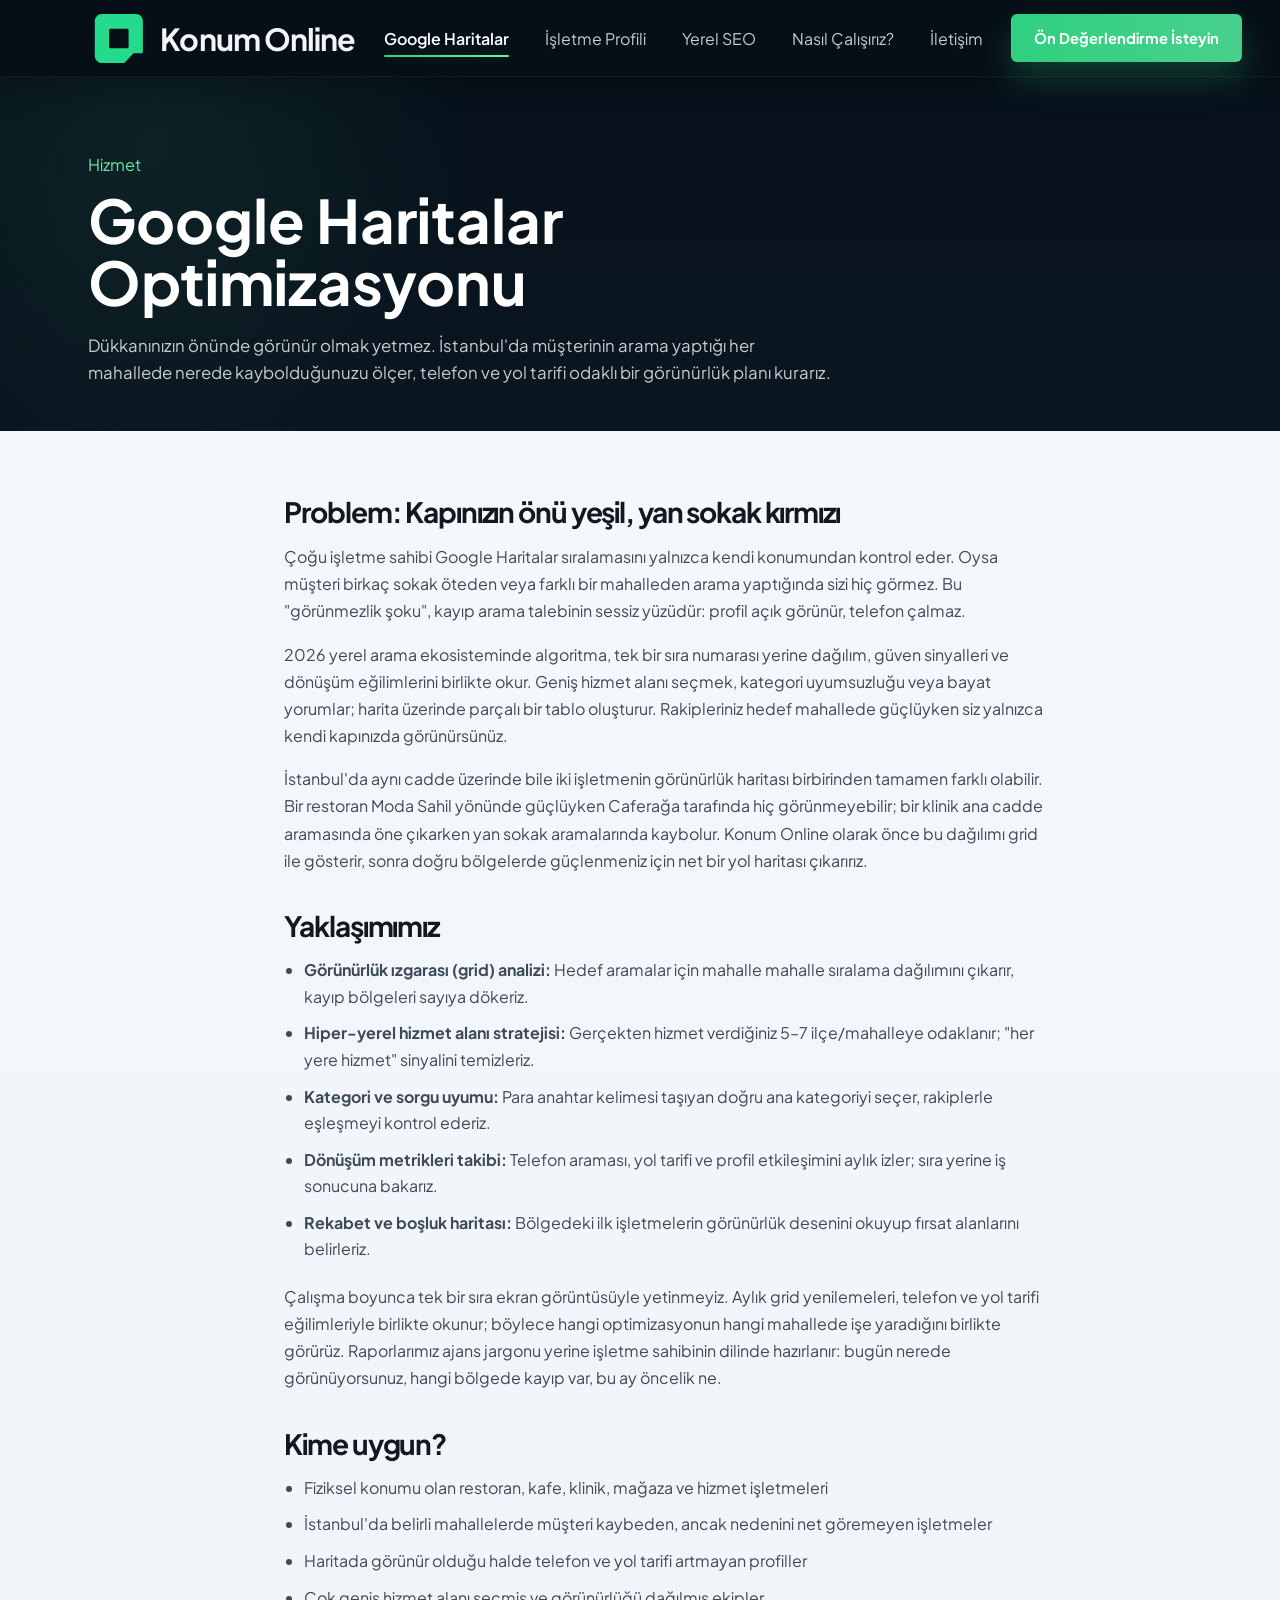
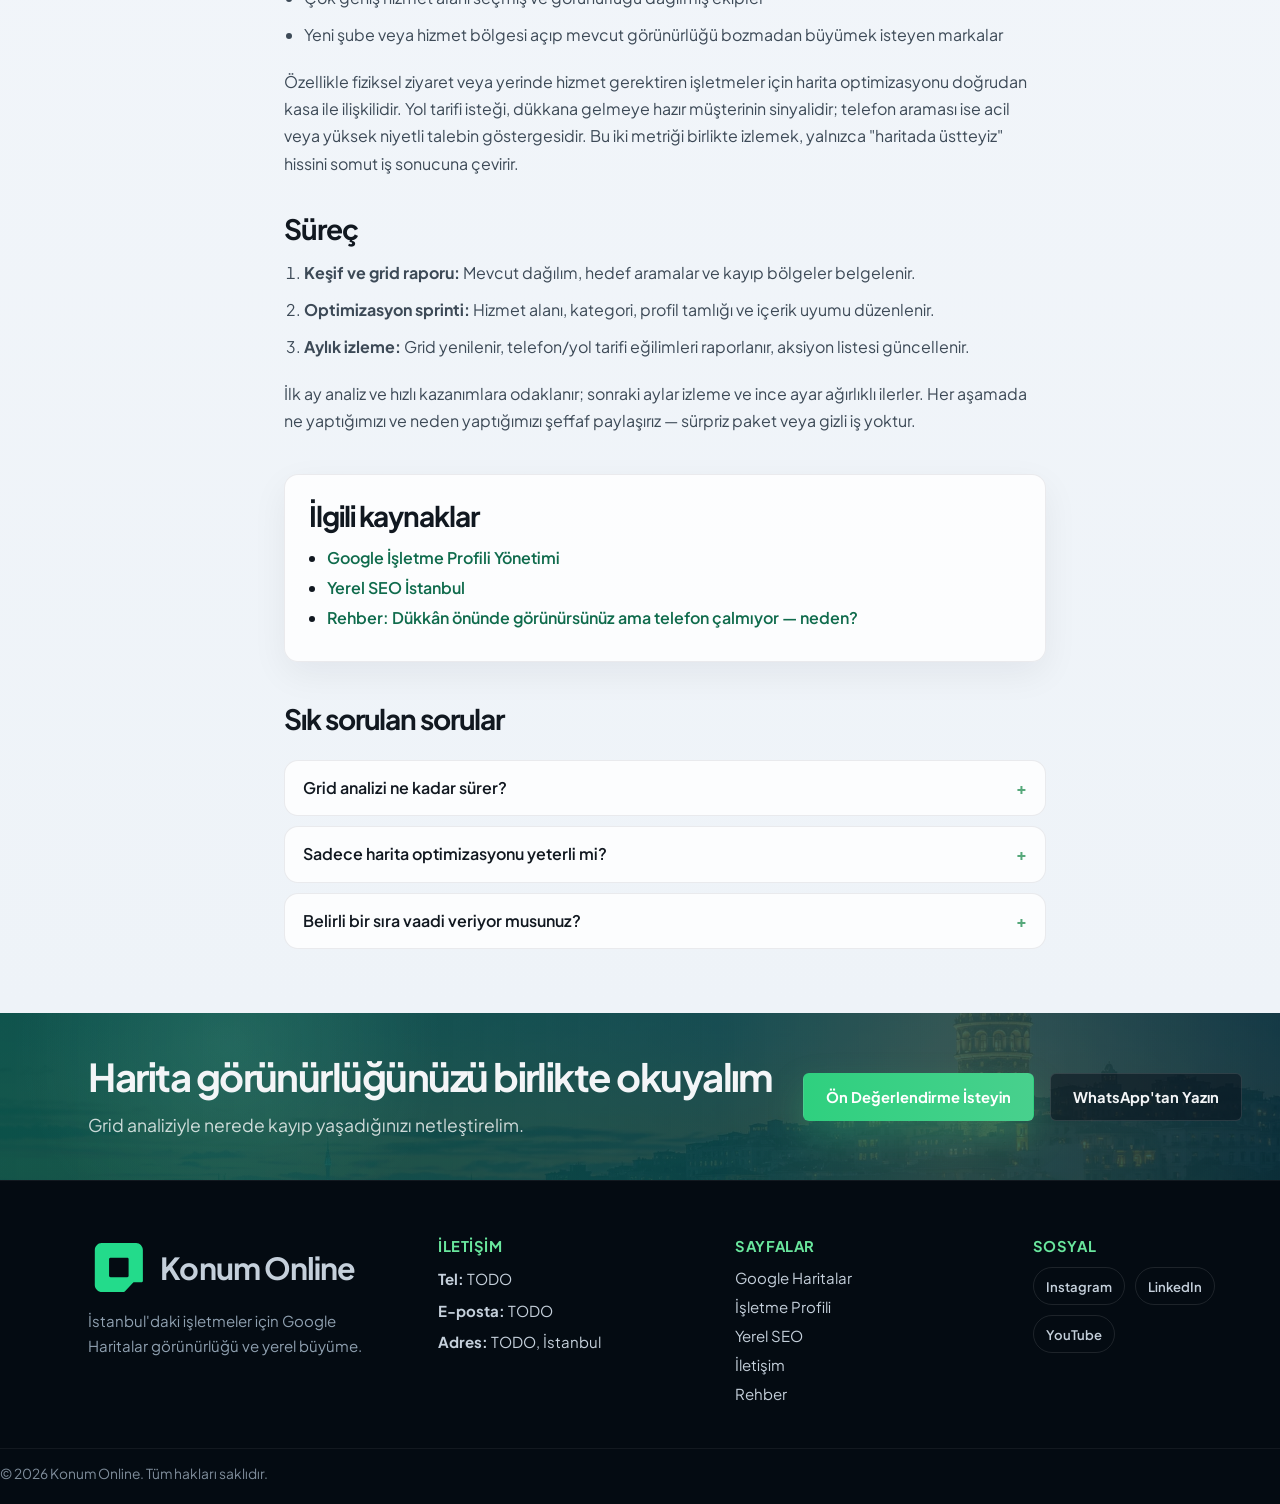
==== commit e248797b: "Gorev 3: hizmet sayfalari, iletisim, form, footer Co-authored-by: Cursor <cursoragent@cursor.com>" ====
--- a/google-haritalar-optimizasyonu/index.html
+++ b/google-haritalar-optimizasyonu/index.html
@@ -1,16 +1,198 @@
 ﻿<!DOCTYPE html>
 <html lang="tr">
+
 <head>
   <meta charset="UTF-8">
   <meta name="viewport" content="width=device-width, initial-scale=1.0">
-  <title>Google Haritalar Optimizasyonu — Konum Online</title>
+  <title>Google Haritalar Optimizasyonu | Konum Online</title>
+  <meta name="description"
+    content="İstanbul işletmeleri için mahalle bazlı Google Haritalar görünürlüğü: grid analizi, sıralama dağılımı ve telefon/yol tarifi odaklı optimizasyon.">
+  <link rel="canonical" href="https://konum.online/google-haritalar-optimizasyonu/">
+  <link rel="preconnect" href="https://fonts.googleapis.com">
+  <link rel="preconnect" href="https://fonts.gstatic.com" crossorigin>
+  <link href="https://fonts.googleapis.com/css2?family=Plus+Jakarta+Sans:wght@400;500;600;700;800&display=swap"
+    rel="stylesheet">
+  <link rel="icon"
+    href="data:image/svg+xml,%3Csvg xmlns='http://www.w3.org/2000/svg' viewBox='0 0 32 32'%3E%3Cdefs%3E%3ClinearGradient id='g' x1='0' y1='0' x2='0' y2='1'%3E%3Cstop stop-color='%236bf49e'/%3E%3Cstop offset='1' stop-color='%231faf66'/%3E%3C/linearGradient%3E%3C/defs%3E%3Cpath fill='url(%23g)' d='M16 2c-5 0-9 4-9 9 0 7 9 19 9 19s9-12 9-19c0-5-4-9-9-9Zm0 13a4 4 0 1 1 0-8 4 4 0 0 1 0 8Z'/%3E%3C/svg%3E">
   <link rel="stylesheet" href="../css/style.css">
 </head>
+
 <body>
-  <main class="container" style="padding:4rem 0;min-height:60vh">
-    <h1>Google Haritalar Optimizasyonu</h1>
-    <p>Bu sayfa Görev 3 kapsamında yayınlanacak.</p>
-    <p><a class="btn btn-primary" href="/">Ana sayfaya dön</a></p>
+  <header class="topbar">
+    <div class="container nav">
+      <a class="brand" href="/">
+        <img class="brand-pin" src="../assets/Logo_White.svg" alt="Konum Online logo" width="60" height="60">
+        <span>Konum Online</span>
+      </a>
+      <button class="nav-toggle" type="button" aria-expanded="false" aria-controls="site-nav" aria-label="Menüyü aç">
+        <span></span><span></span><span></span>
+      </button>
+      <nav class="nav-links" id="site-nav">
+        <a class="active" href="/google-haritalar-optimizasyonu/">Google Haritalar</a>
+        <a href="/google-isletme-profili-yonetimi/">İşletme Profili</a>
+        <a href="/yerel-seo-istanbul/">Yerel SEO</a>
+        <a href="/#process">Nasıl Çalışırız?</a>
+        <a href="/iletisim/">İletişim</a>
+        <a class="btn btn-primary nav-cta-mobile" href="/iletisim/">Ön Değerlendirme İsteyin</a>
+      </nav>
+      <a class="btn btn-primary nav-cta-desktop" href="/iletisim/">Ön Değerlendirme İsteyin</a>
+    </div>
+  </header>
+
+  <main>
+    <section class="page-hero">
+      <div class="container">
+        <div class="section-tag">Hizmet</div>
+        <h1>Google Haritalar Optimizasyonu</h1>
+        <p class="lead">Dükkanınızın önünde görünür olmak yetmez. İstanbul'da müşterinin arama yaptığı her mahallede
+          nerede kaybolduğunuzu ölçer, telefon ve yol tarifi odaklı bir görünürlük planı kurarız.</p>
+      </div>
+    </section>
+
+    <section class="page-section">
+      <div class="container prose">
+        <h2>Problem: Kapınızın önü yeşil, yan sokak kırmızı</h2>
+        <p>Çoğu işletme sahibi Google Haritalar sıralamasını yalnızca kendi konumundan kontrol eder. Oysa müşteri birkaç
+          sokak öteden veya farklı bir mahalleden arama yaptığında sizi hiç görmez. Bu "görünmezlik şoku", kayıp arama
+          talebinin sessiz yüzüdür: profil açık görünür, telefon çalmaz.</p>
+        <p>2026 yerel arama ekosisteminde algoritma, tek bir sıra numarası yerine dağılım, güven sinyalleri ve dönüşüm
+          eğilimlerini birlikte okur. Geniş hizmet alanı seçmek, kategori uyumsuzluğu veya bayat yorumlar; harita
+          üzerinde parçalı bir tablo oluşturur. Rakipleriniz hedef mahallede güçlüyken siz yalnızca kendi kapınızda
+          görünürsünüz.</p>
+        <p>İstanbul'da aynı cadde üzerinde bile iki işletmenin görünürlük haritası birbirinden tamamen farklı olabilir.
+          Bir restoran Moda Sahil yönünde güçlüyken Caferağa tarafında hiç görünmeyebilir; bir klinik ana cadde aramasında
+          öne çıkarken yan sokak aramalarında kaybolur. Konum Online olarak önce bu dağılımı grid ile gösterir, sonra
+          doğru bölgelerde güçlenmeniz için net bir yol haritası çıkarırız.</p>
+
+        <h2>Yaklaşımımız</h2>
+        <ul class="approach-list">
+          <li><strong>Görünürlük ızgarası (grid) analizi:</strong> Hedef aramalar için mahalle mahalle sıralama
+            dağılımını çıkarır, kayıp bölgeleri sayıya dökeriz.</li>
+          <li><strong>Hiper-yerel hizmet alanı stratejisi:</strong> Gerçekten hizmet verdiğiniz 5–7 ilçe/mahalleye
+            odaklanır; "her yere hizmet" sinyalini temizleriz.</li>
+          <li><strong>Kategori ve sorgu uyumu:</strong> Para anahtar kelimesi taşıyan doğru ana kategoriyi seçer,
+            rakiplerle eşleşmeyi kontrol ederiz.</li>
+          <li><strong>Dönüşüm metrikleri takibi:</strong> Telefon araması, yol tarifi ve profil etkileşimini aylık
+            izler; sıra yerine iş sonucuna bakarız.</li>
+          <li><strong>Rekabet ve boşluk haritası:</strong> Bölgedeki ilk işletmelerin görünürlük desenini okuyup
+            fırsat alanlarını belirleriz.</li>
+        </ul>
+        <p>Çalışma boyunca tek bir sıra ekran görüntüsüyle yetinmeyiz. Aylık grid yenilemeleri, telefon ve yol tarifi
+          eğilimleriyle birlikte okunur; böylece hangi optimizasyonun hangi mahallede işe yaradığını birlikte görürüz.
+          Raporlarımız ajans jargonu yerine işletme sahibinin dilinde hazırlanır: bugün nerede görünüyorsunuz, hangi
+          bölgede kayıp var, bu ay öncelik ne.</p>
+
+        <h2>Kime uygun?</h2>
+        <ul class="fit-list">
+          <li>Fiziksel konumu olan restoran, kafe, klinik, mağaza ve hizmet işletmeleri</li>
+          <li>İstanbul'da belirli mahallelerde müşteri kaybeden, ancak nedenini net göremeyen işletmeler</li>
+          <li>Haritada görünür olduğu halde telefon ve yol tarifi artmayan profiller</li>
+          <li>Çok geniş hizmet alanı seçmiş ve görünürlüğü dağılmış ekipler</li>
+          <li>Yeni şube veya hizmet bölgesi açıp mevcut görünürlüğü bozmadan büyümek isteyen markalar</li>
+        </ul>
+        <p>Özellikle fiziksel ziyaret veya yerinde hizmet gerektiren işletmeler için harita optimizasyonu doğrudan kasa
+          ile ilişkilidir. Yol tarifi isteği, dükkana gelmeye hazır müşterinin sinyalidir; telefon araması ise acil veya
+          yüksek niyetli talebin göstergesidir. Bu iki metriği birlikte izlemek, yalnızca "haritada üstteyiz" hissini
+          somut iş sonucuna çevirir.</p>
+
+        <h2>Süreç</h2>
+        <ol class="process-list">
+          <li><strong>Keşif ve grid raporu:</strong> Mevcut dağılım, hedef aramalar ve kayıp bölgeler belgelenir.</li>
+          <li><strong>Optimizasyon sprinti:</strong> Hizmet alanı, kategori, profil tamlığı ve içerik uyumu düzenlenir.
+          </li>
+          <li><strong>Aylık izleme:</strong> Grid yenilenir, telefon/yol tarifi eğilimleri raporlanır, aksiyon listesi
+            güncellenir.</li>
+        </ol>
+        <p>İlk ay analiz ve hızlı kazanımlara odaklanır; sonraki aylar izleme ve ince ayar ağırlıklı ilerler. Her
+          aşamada ne yaptığımızı ve neden yaptığımızı şeffaf paylaşırız — sürpriz paket veya gizli iş yoktur.</p>
+
+        <aside class="related-box">
+          <h2>İlgili kaynaklar</h2>
+          <ul>
+            <li><a href="/google-isletme-profili-yonetimi/">Google İşletme Profili Yönetimi</a></li>
+            <li><a href="/yerel-seo-istanbul/">Yerel SEO İstanbul</a></li>
+            <li><a href="/rehber/dukkaninizin-onunde-birincisiniz-ama-telefon-calmiyor/">Rehber: Dükkân önünde
+                görünürsünüz ama telefon çalmıyor — neden?</a></li>
+          </ul>
+        </aside>
+
+        <div class="page-faq faq-list">
+          <h2>Sık sorulan sorular</h2>
+          <details class="faq-item">
+            <summary>Grid analizi ne kadar sürer?</summary>
+            <p>İlk rapor genelde 3–5 iş günü içinde hazırlanır. Hedef arama listesi ve bölge netleştikçe süre kısalır.
+            </p>
+          </details>
+          <details class="faq-item">
+            <summary>Sadece harita optimizasyonu yeterli mi?</summary>
+            <p>Profil ve web sitesi uyumlu olduğunda sonuçlar güçlenir. Gerekirse işletme profili ve yerel SEO
+              hizmetleriyle birlikte ilerleriz.</p>
+          </details>
+          <details class="faq-item">
+            <summary>Belirli bir sıra vaadi veriyor musunuz?</summary>
+            <p>Hayır. Odak noktamız görünürlük dağılımını iyileştirmek ve ölçülebilir dönüşüm sinyallerini artırmaktır.
+            </p>
+          </details>
+        </div>
+      </div>
+    </section>
+
+    <section class="cta-band">
+      <div class="container cta-inner">
+        <div>
+          <h2>Harita görünürlüğünüzü birlikte okuyalım</h2>
+          <p>Grid analiziyle nerede kayıp yaşadığınızı netleştirelim.</p>
+        </div>
+        <div class="cta-actions">
+          <a class="btn btn-primary" href="/iletisim/">Ön Değerlendirme İsteyin</a>
+          <a class="btn btn-outline"
+            href="https://wa.me/905000000000?text=Merhaba%2C%20Google%20Haritalar%20optimizasyonu%20hakk%C4%B1nda%20bilgi%20almak%20istiyorum.">WhatsApp'tan
+            Yazın</a>
+        </div>
+      </div>
+    </section>
   </main>
+
+  <footer class="site-footer">
+    <div class="container footer-grid">
+      <div class="footer-brand">
+        <a class="brand" href="/">
+          <img class="brand-pin" src="../assets/Logo_White.svg" alt="Konum Online logo" width="48" height="48">
+          <span>Konum Online</span>
+        </a>
+        <p>İstanbul'daki işletmeler için Google Haritalar görünürlüğü ve yerel büyüme.</p>
+      </div>
+      <div class="footer-block footer-nap">
+        <h3>İletişim</h3>
+        <p><strong>Tel:</strong> <a href="tel:TODO">TODO</a></p>
+        <p><strong>E-posta:</strong> <a href="mailto:TODO">TODO</a></p>
+        <p><strong>Adres:</strong> TODO, İstanbul</p>
+      </div>
+      <div class="footer-block footer-links">
+        <h3>Sayfalar</h3>
+        <ul>
+          <li><a href="/google-haritalar-optimizasyonu/">Google Haritalar</a></li>
+          <li><a href="/google-isletme-profili-yonetimi/">İşletme Profili</a></li>
+          <li><a href="/yerel-seo-istanbul/">Yerel SEO</a></li>
+          <li><a href="/iletisim/">İletişim</a></li>
+          <li><a href="/rehber/">Rehber</a></li>
+        </ul>
+      </div>
+      <div class="footer-block">
+        <h3>Sosyal</h3>
+        <div class="footer-social">
+          <a href="#" aria-label="Instagram">Instagram</a>
+          <a href="#" aria-label="LinkedIn">LinkedIn</a>
+          <a href="#" aria-label="YouTube">YouTube</a>
+        </div>
+      </div>
+    </div>
+    <div class="container footer-bottom">
+      <p>© 2026 Konum Online. Tüm hakları saklıdır.</p>
+    </div>
+  </footer>
+
+  <script src="../js/main.js"></script>
 </body>
+
 </html>
--- a/css/style.css
+++ b/css/style.css
@@ -181,7 +181,7 @@
       transform: translateY(-7px) rotate(-45deg);
     }
 
-    .nav-cta-mobile {
+    .nav-links a.btn.nav-cta-mobile {
       display: none;
     }
 
@@ -865,7 +865,7 @@
 
     .process-grid {
       display: grid;
-      grid-template-columns: repeat(5, 1fr);
+      grid-template-columns: repeat(3, 1fr);
       gap: 10px;
       align-items: stretch;
       padding: 0 clamp(18px, 1.8vw, 34px);
@@ -1160,6 +1160,11 @@
         grid-template-columns: 1fr;
       }
 
+      .topbar {
+        backdrop-filter: none;
+        background: rgba(6, 13, 21, 0.97);
+      }
+
       .nav-toggle {
         display: inline-flex;
       }
@@ -1168,20 +1173,22 @@
         position: fixed;
         top: 76px;
         right: 0;
-        bottom: 0;
         width: min(100%, 320px);
+        height: calc(100dvh - 76px);
+        min-height: calc(100vh - 76px);
         padding: 24px calc(var(--gutter) + var(--page-inset-left)) 32px var(--gutter);
         display: flex;
         flex-direction: column;
-        align-items: flex-start;
+        align-items: stretch;
         gap: 18px;
-        background: rgba(6, 13, 21, 0.97);
+        background: #06111b;
         border-left: 1px solid rgba(255, 255, 255, 0.08);
         box-shadow: -20px 0 50px rgba(0, 0, 0, 0.35);
         transform: translateX(100%);
         transition: transform .25s ease;
-        z-index: 40;
+        z-index: 50;
         overflow-y: auto;
+        overscroll-behavior: contain;
       }
 
       .nav-links.is-open {
@@ -1192,14 +1199,25 @@
         display: none;
       }
 
-      .nav-cta-mobile {
+      .nav-links a.btn.nav-cta-mobile {
         display: inline-flex;
         width: 100%;
         margin-top: 8px;
+        justify-content: center;
       }
 
       body.nav-open {
         overflow: hidden;
+        position: fixed;
+        width: 100%;
+      }
+
+      body.nav-open::before {
+        content: "";
+        position: fixed;
+        inset: 0;
+        background: rgba(3, 10, 17, 0.62);
+        z-index: 45;
       }
 
       .map-card {
@@ -1626,3 +1644,717 @@
   transform: var(--orbit-transform) scale(1.1);
   z-index: 6;
 }
+
+/* —— Problem, Grid, Dashboard, İstanbul, SSS (Görev 2) —— */
+
+.problem-section {
+  padding: clamp(56px, 7vw, 96px) 0;
+  background: linear-gradient(180deg, #f4f7fb 0%, #eef3f8 100%);
+  color: #111820;
+}
+
+.problem-intro {
+  max-width: 72ch;
+  margin: 0 auto clamp(32px, 4vw, 48px);
+  text-align: center;
+}
+
+.problem-intro h2 {
+  margin: 12px 0 20px;
+  font-size: clamp(1.8rem, 3.2vw, 2.6rem);
+  line-height: 1.15;
+}
+
+.problem-intro p {
+  margin: 0 0 14px;
+  color: #3d4a57;
+  line-height: 1.65;
+}
+
+.problem-cards {
+  display: grid;
+  grid-template-columns: repeat(3, minmax(0, 1fr));
+  gap: clamp(14px, 1.6vw, 22px);
+}
+
+.problem-card {
+  background: rgba(255, 255, 255, 0.72);
+  border: 1px solid rgba(17, 24, 39, 0.08);
+  border-radius: var(--radius-md);
+  padding: clamp(18px, 2vw, 26px);
+  box-shadow: 0 12px 36px rgba(17, 24, 39, 0.06);
+}
+
+.problem-card h3 {
+  margin: 0 0 10px;
+  font-size: 1.05rem;
+}
+
+.problem-card p {
+  margin: 0;
+  color: #4a5663;
+  line-height: 1.6;
+  font-size: .95rem;
+}
+
+.visibility-section {
+  padding: clamp(56px, 7vw, 96px) 0;
+}
+
+.visibility-header {
+  max-width: 62ch;
+  margin-bottom: clamp(24px, 3vw, 36px);
+}
+
+.visibility-demo {
+  display: grid;
+  grid-template-columns: minmax(0, 1.15fr) minmax(260px, .85fr);
+  gap: clamp(18px, 2vw, 28px);
+  align-items: stretch;
+}
+
+.visibility-map-wrap {
+  background: rgba(8, 16, 26, 0.72);
+  border: 1px solid rgba(255, 255, 255, 0.08);
+  border-radius: var(--radius-md);
+  padding: clamp(14px, 1.6vw, 20px);
+  position: relative;
+  overflow: hidden;
+}
+
+.visibility-map-wrap::before {
+  content: "";
+  position: absolute;
+  inset: 0;
+  background:
+    linear-gradient(rgba(255, 255, 255, 0.03) 1px, transparent 1px),
+    linear-gradient(90deg, rgba(255, 255, 255, 0.03) 1px, transparent 1px);
+  background-size: 28px 28px;
+  pointer-events: none;
+  opacity: .35;
+}
+
+.visibility-meta {
+  display: flex;
+  flex-wrap: wrap;
+  gap: 8px 14px;
+  align-items: center;
+  margin-bottom: 12px;
+  font-size: .9rem;
+  color: #b8c3cf;
+}
+
+.visibility-meta strong {
+  color: #fff;
+  font-size: 1rem;
+}
+
+.visibility-query {
+  color: #55e198;
+}
+
+.visibility-map {
+  --grid-size: 7;
+  display: grid;
+  grid-template-columns: repeat(var(--grid-size), 1fr);
+  gap: 6px;
+  position: relative;
+  z-index: 1;
+  aspect-ratio: 1;
+  max-width: 420px;
+  margin: 0 auto;
+}
+
+.grid-cell {
+  width: 100%;
+  aspect-ratio: 1;
+  border-radius: 50%;
+  background: var(--rank-color);
+  box-shadow: 0 0 0 1px rgba(0, 0, 0, 0.15);
+  transition: transform .2s ease;
+}
+
+.grid-cell.is-business {
+  box-shadow: 0 0 0 3px rgba(255, 255, 255, 0.9), 0 0 18px rgba(85, 225, 152, 0.45);
+  transform: scale(1.08);
+}
+
+.grid-legend {
+  display: flex;
+  flex-wrap: wrap;
+  gap: 10px 14px;
+  margin-top: 14px;
+  font-size: .78rem;
+  color: #95a2af;
+}
+
+.grid-legend span {
+  display: inline-flex;
+  align-items: center;
+  gap: 6px;
+}
+
+.grid-legend i {
+  width: 10px;
+  height: 10px;
+  border-radius: 50%;
+  display: inline-block;
+}
+
+.visibility-insights {
+  display: flex;
+  flex-direction: column;
+  gap: 14px;
+}
+
+.insight-block {
+  background: rgba(16, 24, 36, 0.92);
+  border: 1px solid rgba(255, 255, 255, 0.08);
+  border-radius: var(--radius-md);
+  padding: clamp(16px, 1.8vw, 22px);
+}
+
+.insight-block h3 {
+  margin: 0 0 10px;
+  font-size: 1rem;
+  color: #55e198;
+}
+
+.insight-block p {
+  margin: 0;
+  color: #c5d0db;
+  line-height: 1.6;
+  font-size: .94rem;
+}
+
+.demo-disclaimer {
+  margin: clamp(18px, 2vw, 24px) 0 0;
+  font-size: .82rem;
+  color: #8fa0b0;
+  letter-spacing: .02em;
+}
+
+.visibility-cta {
+  margin-top: 18px;
+}
+
+.dashboard-section {
+  padding: clamp(56px, 7vw, 96px) 0;
+  background: linear-gradient(180deg, #08121c 0%, #061018 100%);
+}
+
+.dashboard-header {
+  max-width: 58ch;
+  margin-bottom: clamp(24px, 3vw, 36px);
+}
+
+.dashboard-grid {
+  display: grid;
+  grid-template-columns: repeat(3, minmax(0, 1fr));
+  gap: clamp(12px, 1.4vw, 18px);
+}
+
+.metric-card {
+  background: rgba(16, 24, 36, 0.92);
+  border: 1px solid rgba(255, 255, 255, 0.08);
+  border-radius: var(--radius-md);
+  padding: clamp(16px, 1.8vw, 22px);
+  min-height: 148px;
+}
+
+.metric-head {
+  display: flex;
+  justify-content: space-between;
+  align-items: flex-start;
+  gap: 10px;
+  margin-bottom: 12px;
+}
+
+.metric-label {
+  color: #9fabb7;
+  font-size: .88rem;
+  line-height: 1.35;
+}
+
+.metric-trend {
+  font-weight: 800;
+  font-size: .9rem;
+}
+
+.trend-up { color: #40d282; }
+.trend-down { color: #ec7c84; }
+.trend-flat { color: #eab308; }
+.trend-neutral { color: #74b5ff; }
+
+.metric-value {
+  display: flex;
+  align-items: baseline;
+  gap: 4px;
+  margin-bottom: 8px;
+}
+
+.metric-value strong {
+  font-size: clamp(1.8rem, 3vw, 2.2rem);
+  line-height: 1;
+  color: #fff;
+}
+
+.metric-value span {
+  color: #8fa0b0;
+  font-size: .95rem;
+}
+
+.metric-trend-label {
+  margin: 0;
+  color: #7f8d9b;
+  font-size: .82rem;
+}
+
+.metric-actions {
+  margin: 10px 0 0;
+  padding-left: 18px;
+  color: #c5d0db;
+  font-size: .84rem;
+  line-height: 1.5;
+}
+
+.scenario-badge {
+  display: inline-block;
+  font-size: .7rem;
+  font-weight: 800;
+  letter-spacing: .06em;
+  text-transform: uppercase;
+  padding: 5px 9px;
+  border-radius: 7px;
+  background: rgba(64, 210, 130, 0.14);
+  color: #40d282;
+  margin-bottom: 8px;
+}
+
+.istanbul-focus {
+  padding: clamp(40px, 5vw, 64px) 0;
+  background: linear-gradient(180deg, #eef3f8 0%, #e8eef5 100%);
+  color: #111820;
+  text-align: center;
+}
+
+.istanbul-focus h2 {
+  margin: 10px 0 12px;
+  font-size: clamp(1.5rem, 2.8vw, 2.1rem);
+}
+
+.istanbul-focus p {
+  max-width: 58ch;
+  margin: 0 auto;
+  color: #4a5663;
+  line-height: 1.65;
+}
+
+.faq-section {
+  padding: clamp(56px, 7vw, 88px) 0;
+  background: #f4f7fb;
+  color: #111820;
+}
+
+.faq-header {
+  max-width: 58ch;
+  margin-bottom: clamp(24px, 3vw, 32px);
+}
+
+.faq-list {
+  display: grid;
+  gap: 10px;
+  max-width: 820px;
+}
+
+.faq-item {
+  background: rgba(255, 255, 255, 0.8);
+  border: 1px solid rgba(17, 24, 39, 0.08);
+  border-radius: 14px;
+  overflow: hidden;
+}
+
+.faq-item summary {
+  cursor: pointer;
+  list-style: none;
+  padding: 16px 18px;
+  font-weight: 600;
+  line-height: 1.4;
+}
+
+.faq-item summary::-webkit-details-marker {
+  display: none;
+}
+
+.faq-item summary::after {
+  content: "+";
+  float: right;
+  color: #55a87a;
+  font-weight: 800;
+}
+
+.faq-item[open] summary::after {
+  content: "−";
+}
+
+.faq-item p {
+  margin: 0;
+  padding: 0 18px 16px;
+  color: #4a5663;
+  line-height: 1.65;
+  font-size: .95rem;
+}
+
+@media (max-width: 1180px) {
+  .problem-cards,
+  .visibility-demo,
+  .dashboard-grid {
+    grid-template-columns: 1fr;
+  }
+
+  .visibility-map {
+    max-width: 100%;
+  }
+}
+
+@media (max-width: 720px) {
+  .problem-cards {
+    grid-template-columns: 1fr;
+  }
+
+  .dashboard-grid {
+    grid-template-columns: 1fr;
+  }
+
+  .process-grid {
+    grid-template-columns: 1fr;
+  }
+}
+
+/* —— Inner pages, footer, contact, 404 (Görev 3) —— */
+
+.page-hero {
+  padding: clamp(48px, 6vw, 88px) 0 clamp(28px, 4vw, 44px);
+  background:
+    radial-gradient(circle at 12% 18%, rgba(85, 225, 152, 0.08), transparent 28%),
+    linear-gradient(180deg, #06111b 0%, #0a1620 100%);
+  color: #fff;
+}
+
+.page-hero .lead {
+  max-width: 62ch;
+  margin: 14px 0 0;
+  color: rgba(255, 255, 255, 0.78);
+  line-height: 1.65;
+  font-size: 1.05rem;
+}
+
+.page-section {
+  padding: clamp(40px, 5vw, 72px) 0;
+  background: linear-gradient(180deg, #f4f7fb 0%, #eef3f8 100%);
+  color: #111820;
+}
+
+.page-section .prose {
+  max-width: 74ch;
+}
+
+.page-section .prose h2 {
+  margin: 2.2rem 0 0.9rem;
+  font-size: clamp(1.35rem, 2.2vw, 1.75rem);
+  line-height: 1.2;
+}
+
+.page-section .prose h2:first-child {
+  margin-top: 0;
+}
+
+.page-section .prose p {
+  margin: 0 0 1rem;
+  color: #3d4a57;
+  line-height: 1.7;
+}
+
+.approach-list,
+.process-list,
+.fit-list {
+  margin: 0 0 1.25rem;
+  padding-left: 1.2rem;
+  color: #3d4a57;
+  line-height: 1.65;
+}
+
+.approach-list li,
+.process-list li,
+.fit-list li {
+  margin-bottom: 0.65rem;
+}
+
+.related-box {
+  margin: 2.5rem 0 0;
+  padding: clamp(18px, 2vw, 24px);
+  background: rgba(255, 255, 255, 0.82);
+  border: 1px solid rgba(17, 24, 39, 0.08);
+  border-radius: var(--radius-md);
+  box-shadow: 0 12px 36px rgba(17, 24, 39, 0.06);
+}
+
+.related-box h2 {
+  margin: 0 0 12px;
+  font-size: 1.1rem;
+}
+
+.related-box ul {
+  margin: 0;
+  padding-left: 1.1rem;
+}
+
+.related-box li {
+  margin-bottom: 0.55rem;
+}
+
+.related-box a {
+  color: #0f6b4c;
+  font-weight: 600;
+}
+
+.page-faq {
+  margin-top: 2.5rem;
+}
+
+.page-faq h2 {
+  margin-bottom: 12px;
+}
+
+.site-footer {
+  background: #040b12;
+  color: #c5d0db;
+  padding: clamp(40px, 5vw, 56px) 0 0;
+  border-top: 1px solid rgba(255, 255, 255, 0.06);
+}
+
+.footer-grid {
+  display: grid;
+  grid-template-columns: 1.2fr 1fr 1fr 0.8fr;
+  gap: clamp(20px, 3vw, 36px);
+  padding-bottom: clamp(24px, 3vw, 36px);
+}
+
+.footer-brand .brand {
+  margin-bottom: 12px;
+}
+
+.footer-brand p {
+  margin: 0;
+  max-width: 28ch;
+  color: #8fa0b0;
+  line-height: 1.6;
+  font-size: .94rem;
+}
+
+.footer-block h3 {
+  margin: 0 0 12px;
+  font-size: .92rem;
+  letter-spacing: .04em;
+  text-transform: uppercase;
+  color: #69e69d;
+}
+
+.footer-block ul {
+  list-style: none;
+  margin: 0;
+  padding: 0;
+}
+
+.footer-block li {
+  margin-bottom: 8px;
+}
+
+.footer-block a,
+.footer-block span {
+  color: #c5d0db;
+  font-size: .94rem;
+}
+
+.footer-block a:hover {
+  color: #fff;
+}
+
+.footer-nap p {
+  margin: 0 0 8px;
+  line-height: 1.55;
+  font-size: .94rem;
+}
+
+.footer-social {
+  display: flex;
+  flex-wrap: wrap;
+  gap: 10px;
+}
+
+.footer-social a {
+  display: inline-flex;
+  align-items: center;
+  justify-content: center;
+  min-width: 38px;
+  height: 38px;
+  padding: 0 12px;
+  border-radius: 999px;
+  border: 1px solid rgba(255, 255, 255, 0.1);
+  color: #c5d0db;
+  font-size: .82rem;
+  font-weight: 600;
+}
+
+.footer-bottom {
+  padding: 16px 0 22px;
+  border-top: 1px solid rgba(255, 255, 255, 0.06);
+}
+
+.footer-bottom p {
+  margin: 0;
+  color: #7f8d9b;
+  font-size: .86rem;
+}
+
+.contact-section {
+  padding: clamp(40px, 5vw, 72px) 0;
+  background: linear-gradient(180deg, #f4f7fb 0%, #eef3f8 100%);
+}
+
+.contact-grid {
+  display: grid;
+  grid-template-columns: minmax(260px, .9fr) minmax(0, 1.1fr);
+  gap: clamp(20px, 3vw, 36px);
+  align-items: start;
+}
+
+.contact-card,
+.contact-form-card {
+  background: rgba(255, 255, 255, 0.82);
+  border: 1px solid rgba(17, 24, 39, 0.08);
+  border-radius: var(--radius-md);
+  padding: clamp(18px, 2vw, 26px);
+  box-shadow: 0 12px 36px rgba(17, 24, 39, 0.06);
+}
+
+.contact-card h2,
+.contact-form-card h2 {
+  margin: 0 0 14px;
+  font-size: 1.2rem;
+}
+
+.contact-card p {
+  margin: 0 0 10px;
+  color: #4a5663;
+  line-height: 1.6;
+}
+
+.contact-actions {
+  display: flex;
+  flex-wrap: wrap;
+  gap: 10px;
+  margin-top: 18px;
+}
+
+.contact-form {
+  display: grid;
+  gap: 14px;
+}
+
+.contact-form label {
+  display: grid;
+  gap: 6px;
+  font-weight: 600;
+  font-size: .92rem;
+  color: #243040;
+}
+
+.contact-form input,
+.contact-form select,
+.contact-form textarea {
+  width: 100%;
+  border: 1px solid rgba(17, 24, 39, 0.12);
+  border-radius: 12px;
+  padding: 12px 14px;
+  font: inherit;
+  color: #111820;
+  background: #fff;
+}
+
+.contact-form textarea {
+  min-height: 140px;
+  resize: vertical;
+}
+
+.hp-field {
+  position: absolute;
+  left: -10000px;
+  width: 1px;
+  height: 1px;
+  overflow: hidden;
+}
+
+.form-status {
+  margin-top: 14px;
+  padding: 12px 14px;
+  border-radius: 12px;
+  font-size: .94rem;
+}
+
+.form-status.is-success {
+  background: rgba(64, 210, 130, 0.14);
+  color: #0f6b4c;
+  border: 1px solid rgba(64, 210, 130, 0.25);
+}
+
+.form-status.is-error {
+  background: rgba(236, 124, 132, 0.12);
+  color: #8f2d36;
+  border: 1px solid rgba(236, 124, 132, 0.25);
+}
+
+.not-found-section {
+  min-height: calc(100vh - 76px);
+  display: grid;
+  place-items: center;
+  padding: clamp(48px, 8vw, 96px) 0;
+  background:
+    radial-gradient(circle at 20% 20%, rgba(85, 225, 152, 0.08), transparent 30%),
+    linear-gradient(180deg, #06111b 0%, #0a1620 100%);
+  color: #fff;
+  text-align: center;
+}
+
+.not-found-section h1 {
+  margin: 12px 0;
+  font-size: clamp(2rem, 5vw, 3rem);
+}
+
+.not-found-section p {
+  max-width: 48ch;
+  margin: 0 auto 24px;
+  color: rgba(255, 255, 255, 0.76);
+  line-height: 1.6;
+}
+
+.not-found-links {
+  display: flex;
+  flex-wrap: wrap;
+  justify-content: center;
+  gap: 10px;
+}
+
+@media (max-width: 1180px) {
+  .footer-grid,
+  .contact-grid {
+    grid-template-columns: 1fr 1fr;
+  }
+}
+
+@media (max-width: 720px) {
+  .footer-grid,
+  .contact-grid {
+    grid-template-columns: 1fr;
+  }
+}
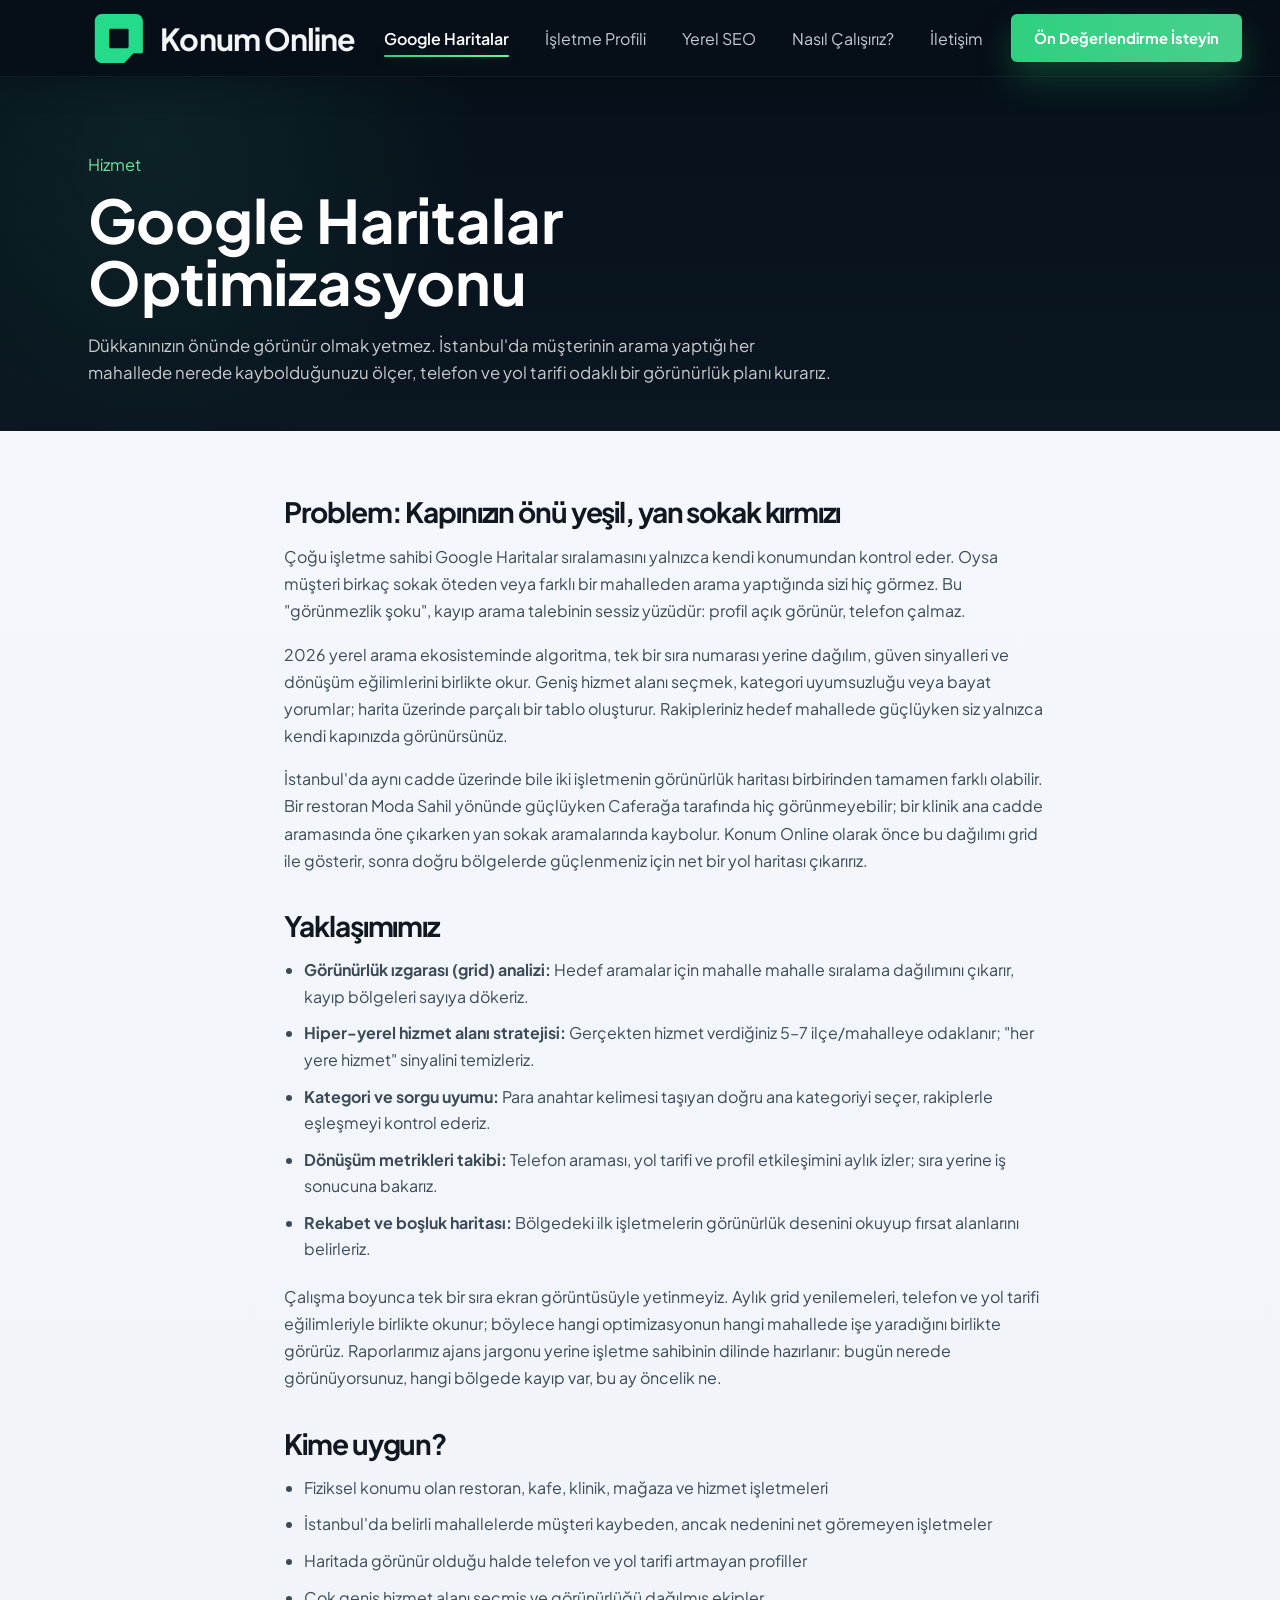
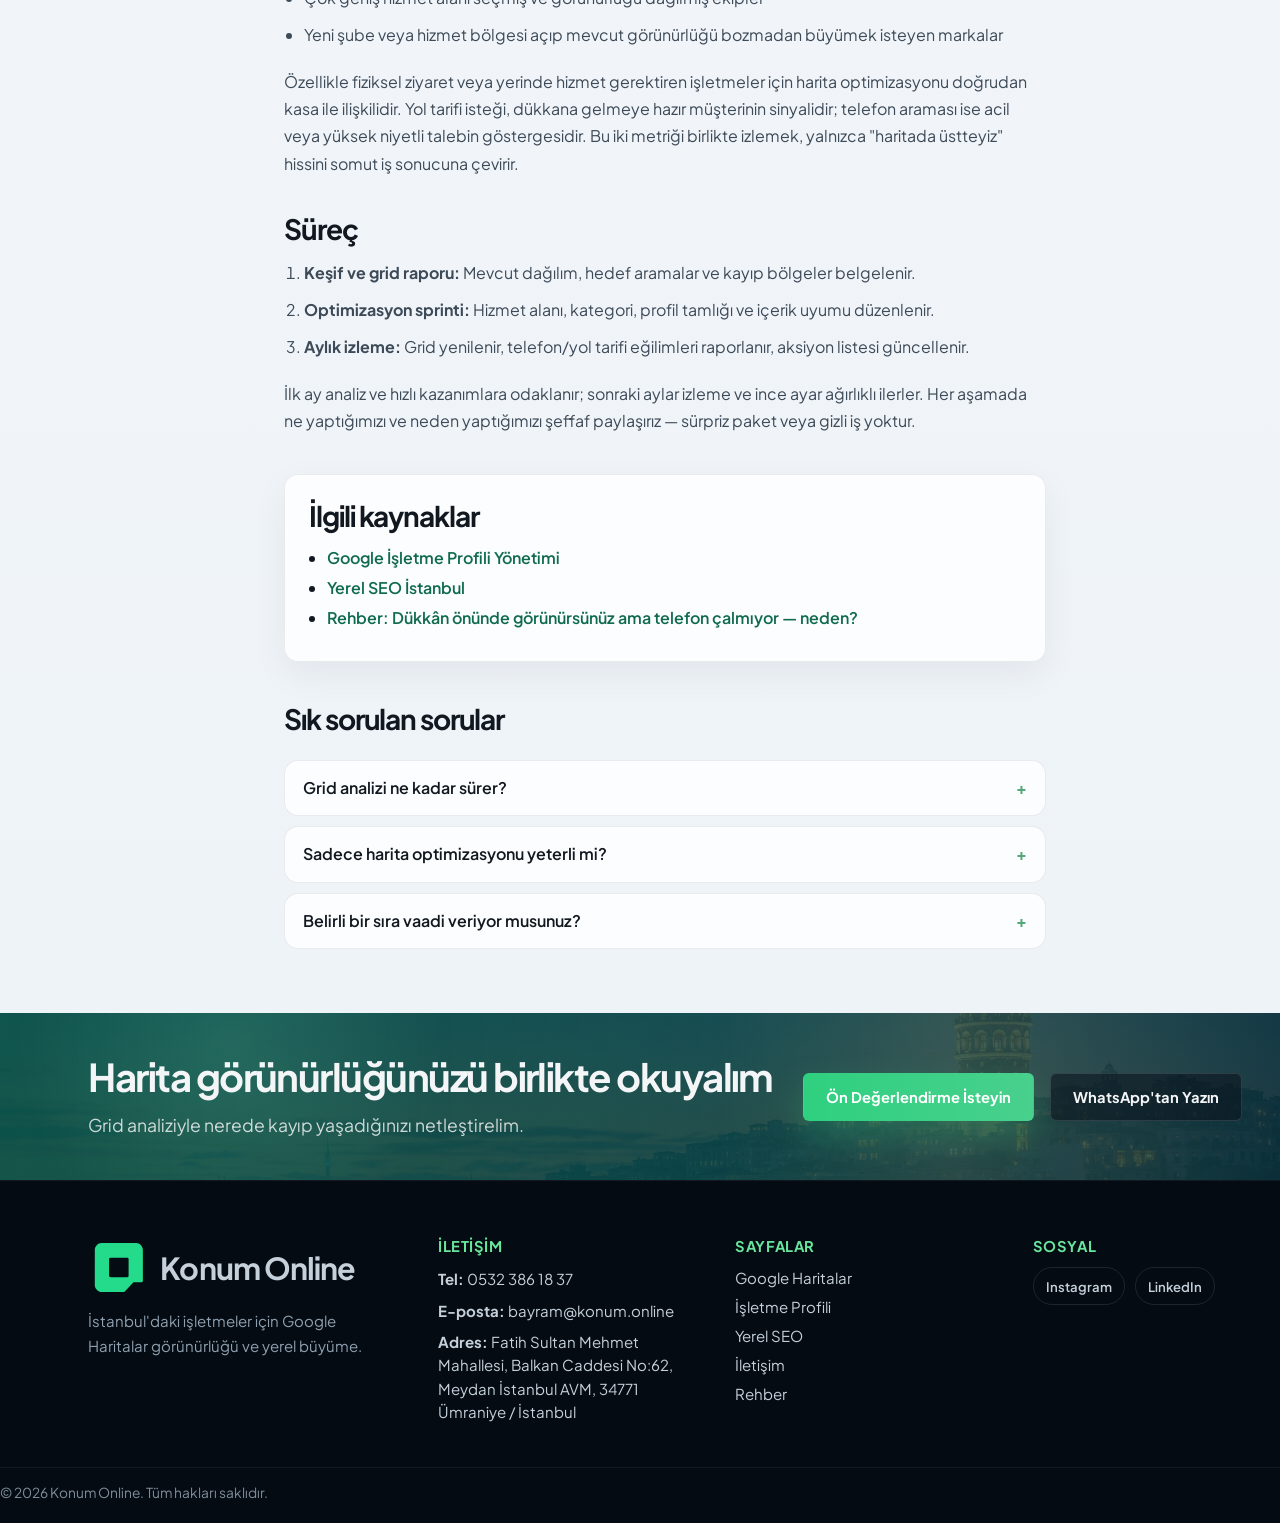
==== commit facbfed3: "Gorev 5: SEO, analitik, yayin hazirligi Gercek iletisim bilgileri, JSON-LD, OG/Twitter meta, GA4 eve" ====
--- a/google-haritalar-optimizasyonu/index.html
+++ b/google-haritalar-optimizasyonu/index.html
@@ -8,6 +8,19 @@
   <meta name="description"
     content="İstanbul işletmeleri için mahalle bazlı Google Haritalar görünürlüğü: grid analizi, sıralama dağılımı ve telefon/yol tarifi odaklı optimizasyon.">
   <link rel="canonical" href="https://konum.online/google-haritalar-optimizasyonu/">
+  <meta property="og:type" content="website">
+  <meta property="og:site_name" content="Konum Online">
+  <meta property="og:title" content="Google Haritalar Optimizasyonu | Konum Online">
+  <meta property="og:description"
+    content="İstanbul işletmeleri için mahalle bazlı Google Haritalar görünürlüğü: grid analizi, sıralama dağılımı ve telefon/yol tarifi odaklı optimizasyon.">
+  <meta property="og:url" content="https://konum.online/google-haritalar-optimizasyonu/">
+  <meta property="og:image" content="https://konum.online/assets/cta-istanbul.webp">
+  <meta property="og:locale" content="tr_TR">
+  <meta name="twitter:card" content="summary_large_image">
+  <meta name="twitter:title" content="Google Haritalar Optimizasyonu | Konum Online">
+  <meta name="twitter:description"
+    content="Mahalle bazlı grid analizi ve telefon/yol tarifi odaklı Google Haritalar optimizasyonu.">
+  <meta name="twitter:image" content="https://konum.online/assets/cta-istanbul.webp">
   <link rel="preconnect" href="https://fonts.googleapis.com">
   <link rel="preconnect" href="https://fonts.gstatic.com" crossorigin>
   <link href="https://fonts.googleapis.com/css2?family=Plus+Jakarta+Sans:wght@400;500;600;700;800&display=swap"
@@ -146,7 +159,7 @@
         <div class="cta-actions">
           <a class="btn btn-primary" href="/iletisim/">Ön Değerlendirme İsteyin</a>
           <a class="btn btn-outline"
-            href="https://wa.me/905000000000?text=Merhaba%2C%20Google%20Haritalar%20optimizasyonu%20hakk%C4%B1nda%20bilgi%20almak%20istiyorum.">WhatsApp'tan
+            href="https://wa.me/905323861837?text=Merhaba%2C%20Google%20Haritalar%20optimizasyonu%20hakk%C4%B1nda%20bilgi%20almak%20istiyorum.">WhatsApp'tan
             Yazın</a>
         </div>
       </div>
@@ -164,9 +177,9 @@
       </div>
       <div class="footer-block footer-nap">
         <h3>İletişim</h3>
-        <p><strong>Tel:</strong> <a href="tel:TODO">TODO</a></p>
-        <p><strong>E-posta:</strong> <a href="mailto:TODO">TODO</a></p>
-        <p><strong>Adres:</strong> TODO, İstanbul</p>
+        <p><strong>Tel:</strong> <a href="tel:+905323861837">0532 386 18 37</a></p>
+        <p><strong>E-posta:</strong> <a href="mailto:bayram@konum.online">bayram@konum.online</a></p>
+        <p><strong>Adres:</strong> Fatih Sultan Mehmet Mahallesi, Balkan Caddesi No:62, Meydan İstanbul AVM, 34771 Ümraniye / İstanbul</p>
       </div>
       <div class="footer-block footer-links">
         <h3>Sayfalar</h3>
@@ -180,10 +193,9 @@
       </div>
       <div class="footer-block">
         <h3>Sosyal</h3>
-        <div class="footer-social">
-          <a href="#" aria-label="Instagram">Instagram</a>
-          <a href="#" aria-label="LinkedIn">LinkedIn</a>
-          <a href="#" aria-label="YouTube">YouTube</a>
+                <div class="footer-social">
+          <a href="https://instagram.com/konumonline" rel="noopener noreferrer" target="_blank" aria-label="Instagram">Instagram</a>
+          <a href="https://linkedin.com/company/konumonline" rel="noopener noreferrer" target="_blank" aria-label="LinkedIn">LinkedIn</a>
         </div>
       </div>
     </div>
@@ -192,6 +204,7 @@
     </div>
   </footer>
 
+  <script src="../js/analytics.js" defer></script>
   <script src="../js/main.js"></script>
 </body>
 
--- a/css/style.css
+++ b/css/style.css
@@ -2358,3 +2358,186 @@
     grid-template-columns: 1fr;
   }
 }
+
+/* —— Rehber şeridi + makale sayfaları (Görev 4) —— */
+
+.guide-strip {
+  padding: clamp(40px, 5vw, 56px) 0;
+  background: linear-gradient(180deg, #eef3f8 0%, #e8eef5 100%);
+  color: #111820;
+  overflow: hidden;
+}
+
+.guide-strip-header {
+  margin-bottom: clamp(18px, 2.5vw, 28px);
+}
+
+.guide-strip-header h2 {
+  margin: 10px 0 0;
+  font-size: clamp(1.5rem, 2.6vw, 2rem);
+}
+
+.guide-strip-viewport {
+  overflow: hidden;
+  margin: 0 calc(-1 * var(--gutter));
+  padding: 4px 0;
+}
+
+.guide-strip-track {
+  display: flex;
+  gap: clamp(14px, 1.6vw, 20px);
+  width: max-content;
+  animation: guide-marquee 52s linear infinite;
+  padding: 0 calc(var(--gutter) + var(--page-inset-left)) 0 calc(var(--gutter) + var(--page-inset-left));
+}
+
+.guide-strip:hover .guide-strip-track,
+.guide-strip:focus-within .guide-strip-track {
+  animation-play-state: paused;
+}
+
+@keyframes guide-marquee {
+  from {
+    transform: translateX(0);
+  }
+
+  to {
+    transform: translateX(-50%);
+  }
+}
+
+.guide-card {
+  flex: 0 0 min(300px, 78vw);
+  display: block;
+  padding: clamp(16px, 1.8vw, 22px);
+  background: rgba(255, 255, 255, 0.86);
+  border: 1px solid rgba(17, 24, 39, 0.08);
+  border-radius: var(--radius-md);
+  box-shadow: 0 12px 36px rgba(17, 24, 39, 0.06);
+  color: inherit;
+  text-decoration: none;
+  transition: transform 0.25s ease, box-shadow 0.25s ease;
+}
+
+.guide-card:hover {
+  transform: translateY(-4px);
+  box-shadow: 0 18px 44px rgba(17, 24, 39, 0.1);
+}
+
+.guide-card h3 {
+  margin: 0 0 10px;
+  font-size: 1.02rem;
+  line-height: 1.35;
+  color: #111820;
+}
+
+.guide-card p {
+  margin: 0 0 12px;
+  color: #4a5663;
+  font-size: .92rem;
+  line-height: 1.55;
+}
+
+.guide-card .read-more {
+  color: #0f6b4c;
+  font-weight: 700;
+  font-size: .9rem;
+}
+
+.article-meta {
+  display: flex;
+  flex-wrap: wrap;
+  gap: 10px 18px;
+  margin-top: 14px;
+  color: rgba(255, 255, 255, 0.68);
+  font-size: .9rem;
+}
+
+.rehber-grid {
+  display: grid;
+  grid-template-columns: repeat(2, minmax(0, 1fr));
+  gap: clamp(14px, 1.6vw, 22px);
+}
+
+.rehber-card {
+  display: block;
+  padding: clamp(18px, 2vw, 24px);
+  background: rgba(255, 255, 255, 0.86);
+  border: 1px solid rgba(17, 24, 39, 0.08);
+  border-radius: var(--radius-md);
+  box-shadow: 0 12px 36px rgba(17, 24, 39, 0.06);
+  color: inherit;
+  text-decoration: none;
+}
+
+.rehber-card h2 {
+  margin: 0 0 10px;
+  font-size: 1.1rem;
+  line-height: 1.35;
+}
+
+.rehber-card p {
+  margin: 0 0 12px;
+  color: #4a5663;
+  line-height: 1.6;
+}
+
+.rehber-card .meta {
+  color: #7f8d9b;
+  font-size: .86rem;
+}
+
+.article-cta {
+  margin-top: 2.5rem;
+  padding: clamp(18px, 2vw, 24px);
+  background: rgba(6, 17, 27, 0.04);
+  border: 1px solid rgba(17, 24, 39, 0.08);
+  border-radius: var(--radius-md);
+}
+
+.article-cta h2 {
+  margin: 0 0 10px;
+  font-size: 1.1rem;
+}
+
+.article-cta p {
+  margin: 0 0 14px;
+}
+
+@media (prefers-reduced-motion: reduce) {
+  .guide-strip-track {
+    animation: none;
+    flex-wrap: wrap;
+    width: auto;
+  }
+
+  .guide-card[aria-hidden="true"] {
+    display: none;
+  }
+}
+
+@media (max-width: 900px) {
+  .guide-strip-viewport {
+    overflow-x: auto;
+    scroll-snap-type: x mandatory;
+    -webkit-overflow-scrolling: touch;
+    scrollbar-width: thin;
+  }
+
+  .guide-strip-track {
+    animation: none;
+    width: auto;
+  }
+
+  .guide-card {
+    scroll-snap-align: start;
+  }
+
+  .guide-card[aria-hidden="true"] {
+    display: none;
+  }
+
+  .rehber-grid {
+    grid-template-columns: 1fr;
+  }
+}
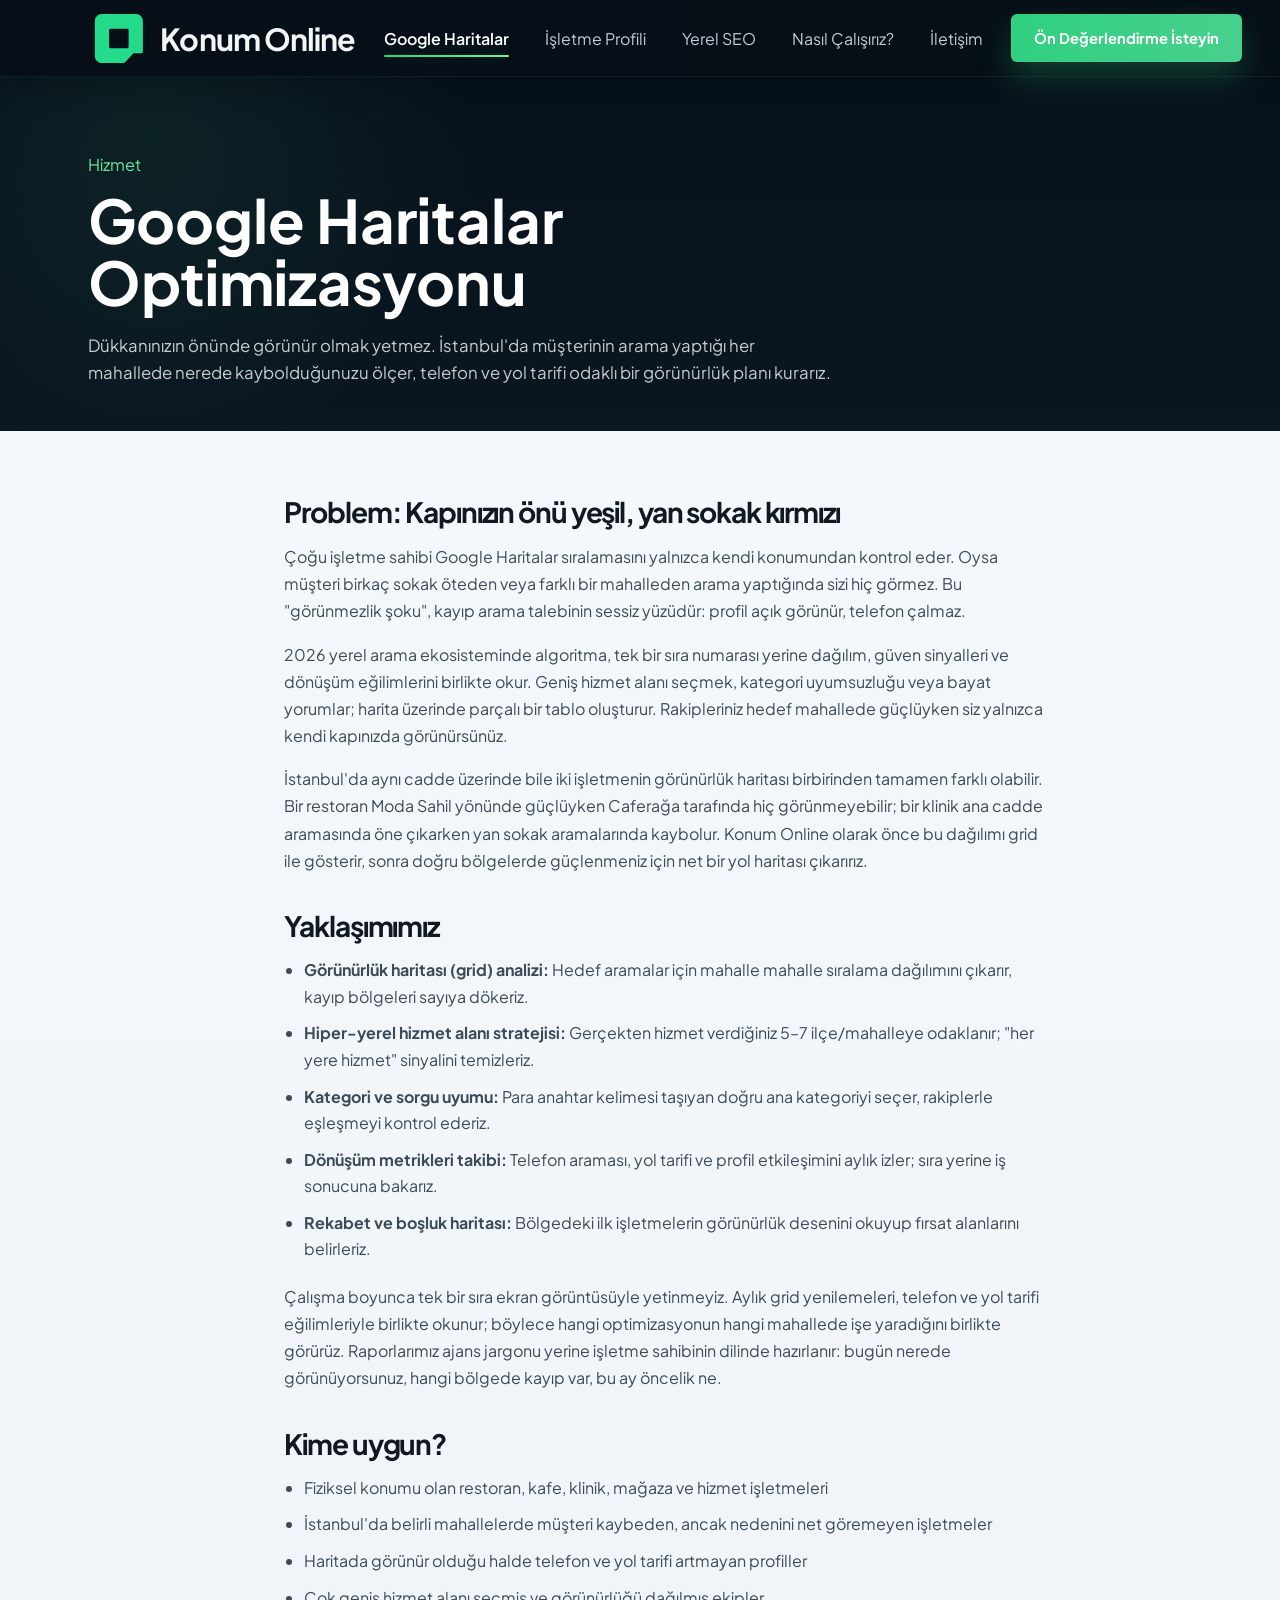
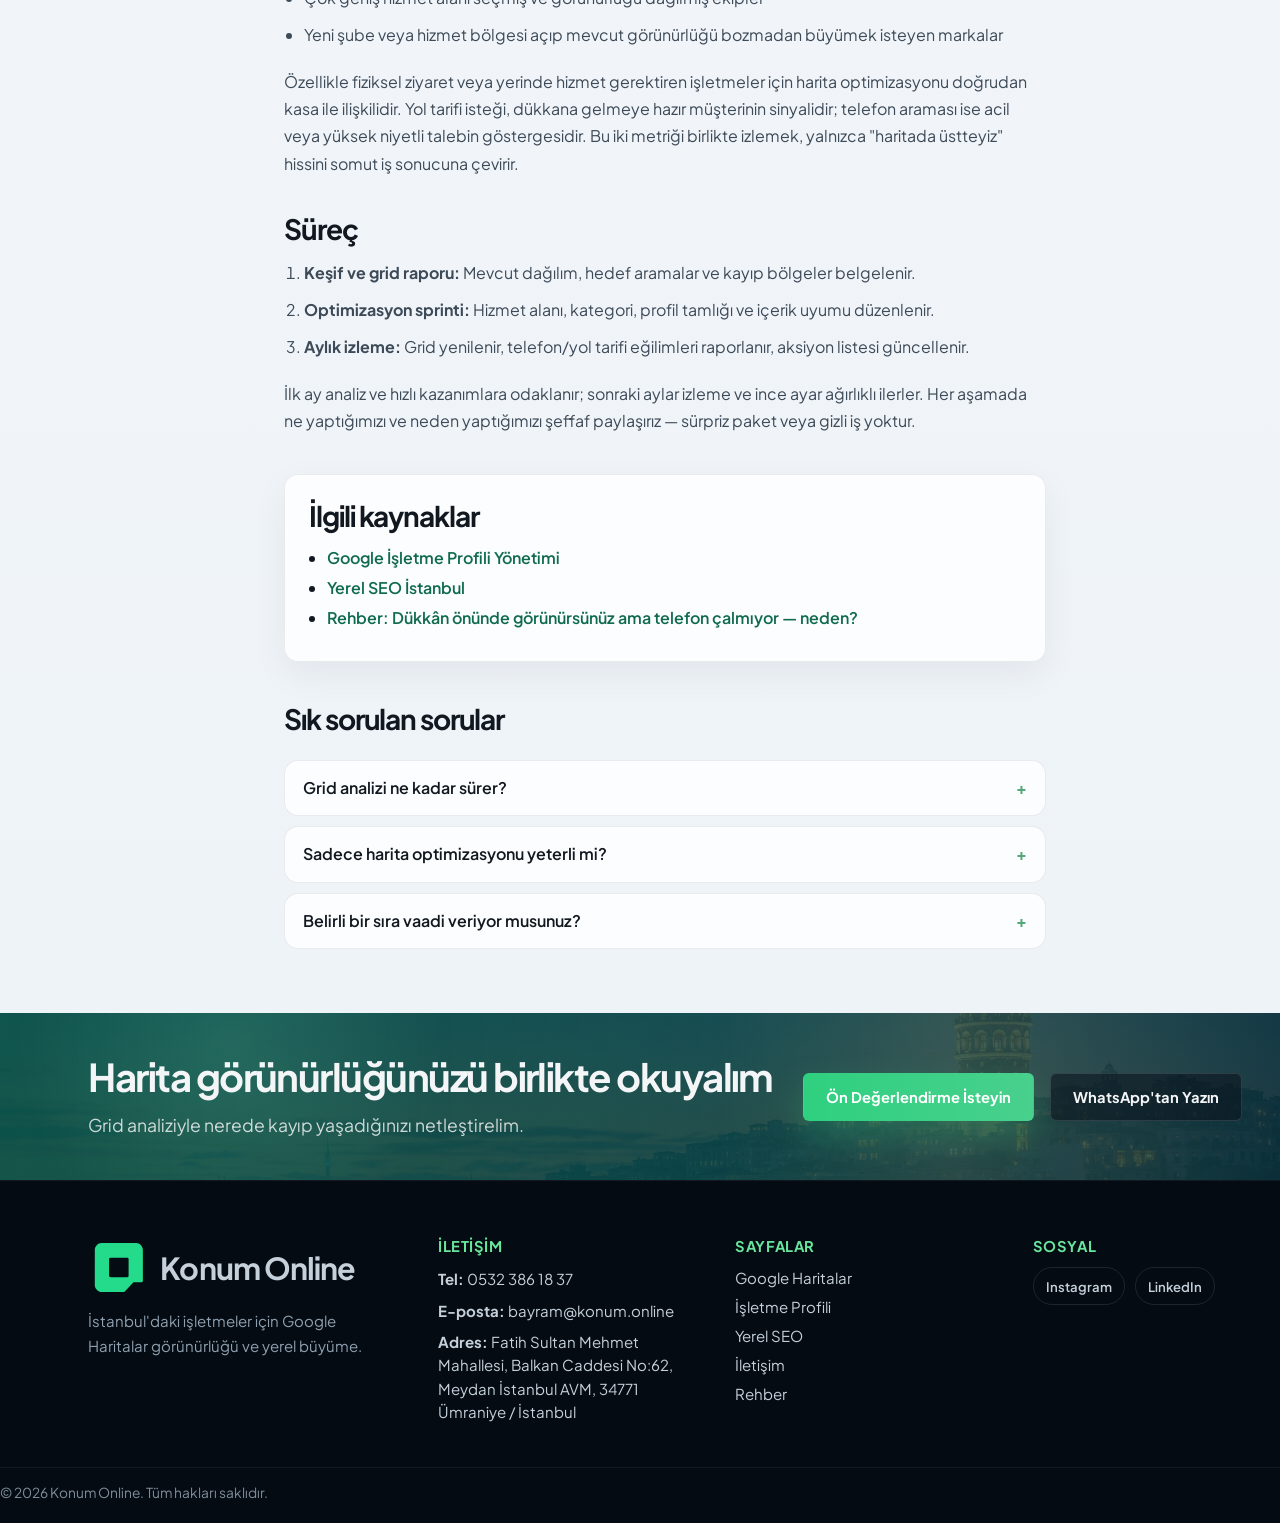
==== commit 778608a5: "Metin: gorunurluk bolumu basligi ve grid/izgara terim birligi H2 'Google'\''da tek bir siralamaniz y" ====
--- a/google-haritalar-optimizasyonu/index.html
+++ b/google-haritalar-optimizasyonu/index.html
@@ -79,7 +79,7 @@
 
         <h2>Yaklaşımımız</h2>
         <ul class="approach-list">
-          <li><strong>Görünürlük ızgarası (grid) analizi:</strong> Hedef aramalar için mahalle mahalle sıralama
+          <li><strong>Görünürlük haritası (grid) analizi:</strong> Hedef aramalar için mahalle mahalle sıralama
             dağılımını çıkarır, kayıp bölgeleri sayıya dökeriz.</li>
           <li><strong>Hiper-yerel hizmet alanı stratejisi:</strong> Gerçekten hizmet verdiğiniz 5–7 ilçe/mahalleye
             odaklanır; "her yere hizmet" sinyalini temizleriz.</li>
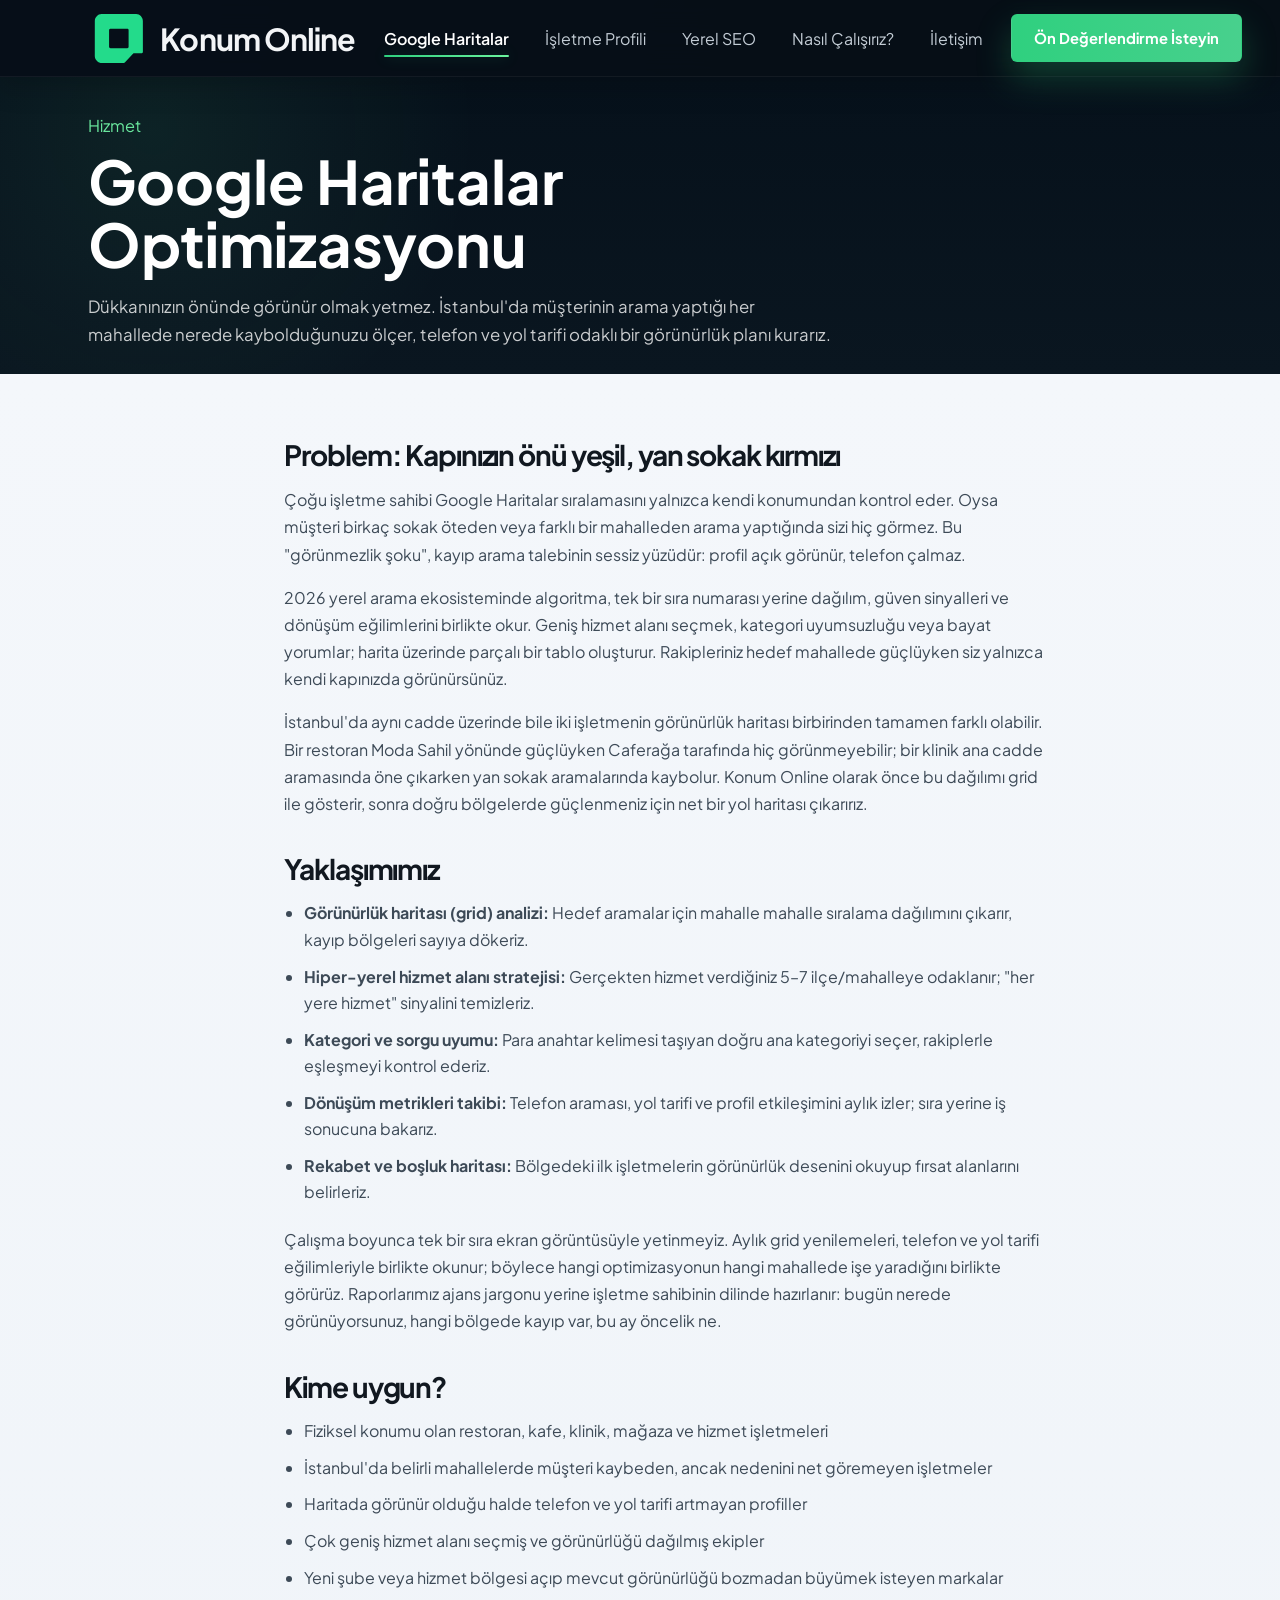
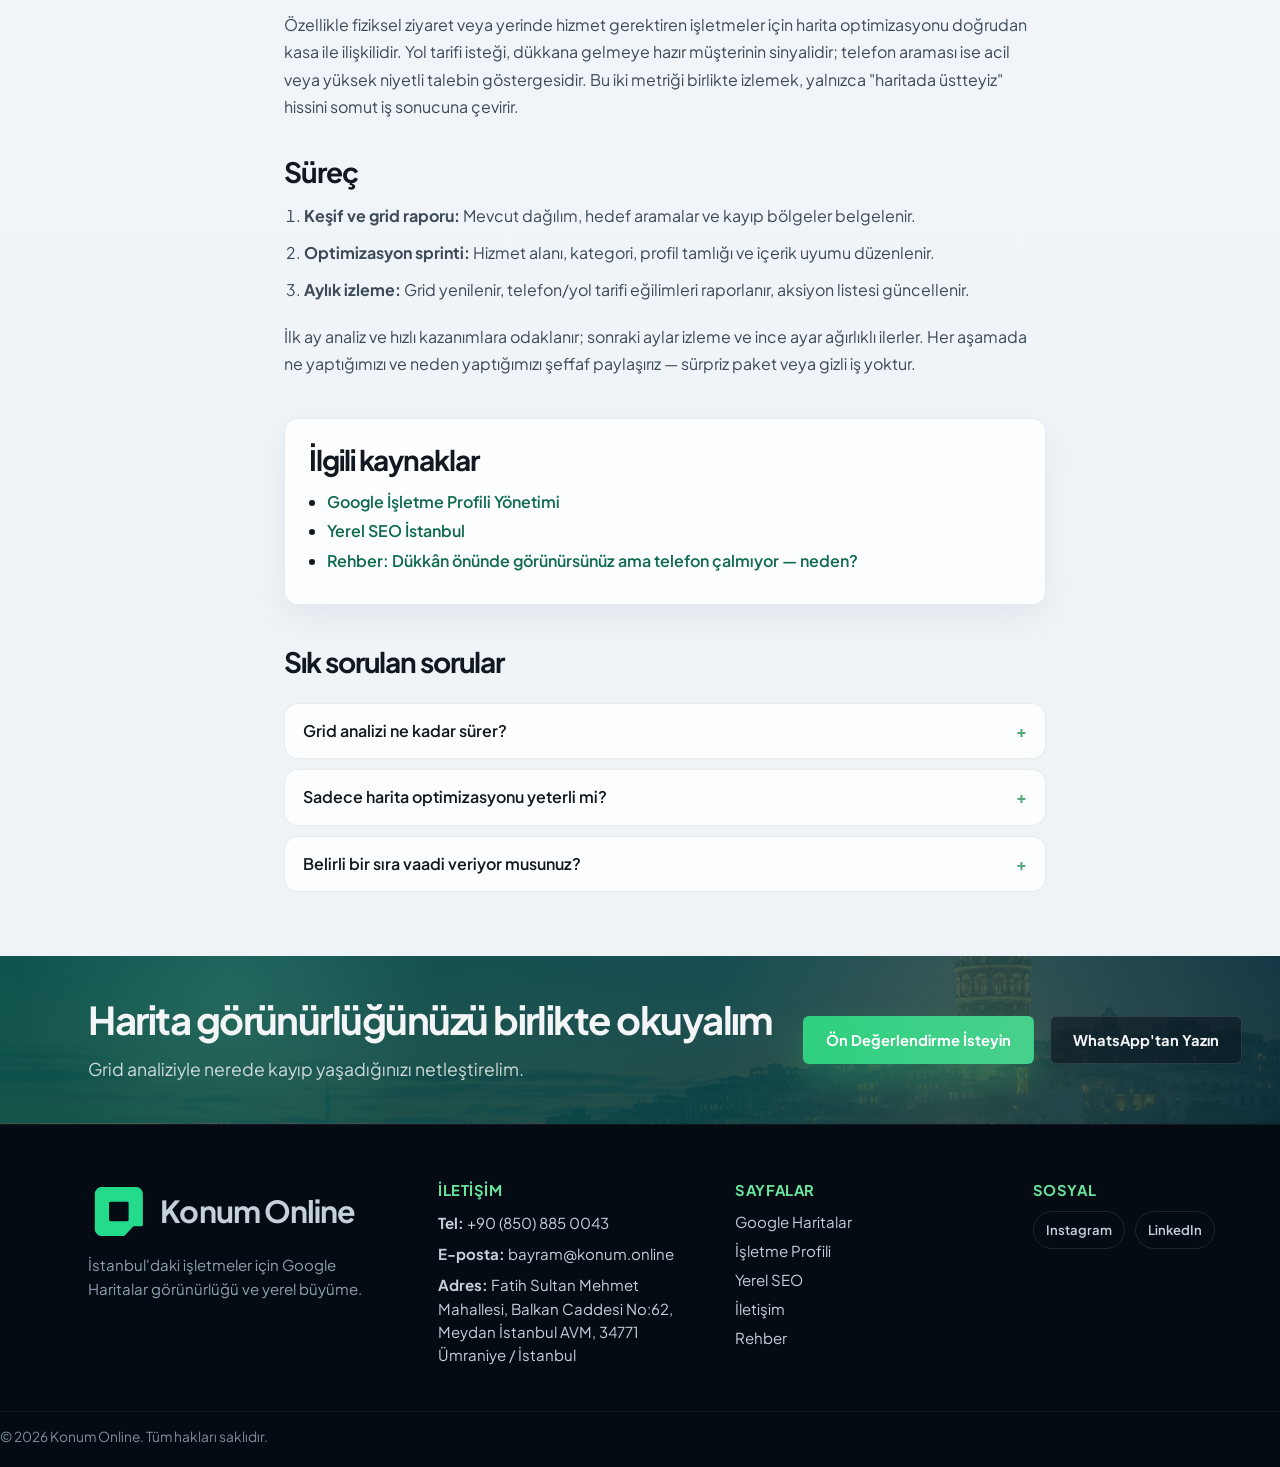
==== commit 32e252da: "GitHub Pages yayini: workflow, CNAME, PHPsiz form" ====
--- a/google-haritalar-optimizasyonu/index.html
+++ b/google-haritalar-optimizasyonu/index.html
@@ -1,4 +1,4 @@
-﻿<!DOCTYPE html>
+<!DOCTYPE html>
 <html lang="tr">
 
 <head>
@@ -159,7 +159,7 @@
         <div class="cta-actions">
           <a class="btn btn-primary" href="/iletisim/">Ön Değerlendirme İsteyin</a>
           <a class="btn btn-outline"
-            href="https://wa.me/905323861837?text=Merhaba%2C%20Google%20Haritalar%20optimizasyonu%20hakk%C4%B1nda%20bilgi%20almak%20istiyorum.">WhatsApp'tan
+            href="https://wa.me/908508850043?text=Merhaba%2C%20Google%20Haritalar%20optimizasyonu%20hakk%C4%B1nda%20bilgi%20almak%20istiyorum.">WhatsApp'tan
             Yazın</a>
         </div>
       </div>
@@ -177,7 +177,7 @@
       </div>
       <div class="footer-block footer-nap">
         <h3>İletişim</h3>
-        <p><strong>Tel:</strong> <a href="tel:+905323861837">0532 386 18 37</a></p>
+        <p><strong>Tel:</strong> <a href="tel:+908508850043">+90 (850) 885 0043</a></p>
         <p><strong>E-posta:</strong> <a href="mailto:bayram@konum.online">bayram@konum.online</a></p>
         <p><strong>Adres:</strong> Fatih Sultan Mehmet Mahallesi, Balkan Caddesi No:62, Meydan İstanbul AVM, 34771 Ümraniye / İstanbul</p>
       </div>
--- a/css/style.css
+++ b/css/style.css
@@ -222,6 +222,34 @@
       background: rgba(10, 18, 28, 0.55);
     }
 
+    .btn-hero-phone {
+      flex-direction: column;
+      align-items: flex-start;
+      gap: 2px;
+      padding: 11px 22px 13px;
+      text-decoration: none;
+    }
+
+    .btn-hero-phone__label {
+      font-size: 0.76rem;
+      font-weight: 600;
+      color: #9fb0c0;
+      letter-spacing: 0.01em;
+      line-height: 1.3;
+    }
+
+    .btn-hero-phone__number {
+      font-size: clamp(1.2rem, 2.2vw, 1.45rem);
+      font-weight: 800;
+      color: #fff;
+      letter-spacing: -0.02em;
+      line-height: 1.15;
+    }
+
+    .btn-hero-phone:hover .btn-hero-phone__number {
+      color: var(--green);
+    }
+
     .hero {
       position: relative;
       overflow: hidden;
@@ -248,9 +276,10 @@
     .hero-grid {
       position: relative;
       display: grid;
-      grid-template-columns: 46.5% 53.5%;
-      gap: 0;
-      min-height: clamp(440px, 48vw, 720px);
+      grid-template-columns: minmax(0, 1fr) minmax(300px, 430px);
+      gap: clamp(20px, 3vw, 40px);
+      align-items: start;
+      min-height: 0;
       padding-top: clamp(32px, 3vw, 44px);
       padding-bottom: clamp(28px, 2.5vw, 36px);
     }
@@ -259,7 +288,6 @@
       max-width: 530px;
       align-self: center;
       position: relative;
-      padding-bottom: 72px;
     }
 
     .eyebrow {
@@ -313,16 +341,50 @@
 
     .feature-list {
       display: flex;
-      flex-wrap: nowrap;
-      gap: 18px 30px;
+      flex-wrap: wrap;
+      gap: 12px 24px;
       color: #d8e0e8;
       font-size: 1.06rem;
       font-weight: 600;
-      position: absolute;
-      left: 0;
-      bottom: 0;
-      white-space: nowrap;
       align-items: center;
+    }
+
+    .feature-strip {
+      position: relative;
+      margin-top: clamp(24px, 4vw, 40px);
+      z-index: 1;
+    }
+
+    .feature-strip .container {
+      background: rgba(16, 24, 36, 0.94);
+      border: 1px solid var(--panel-border);
+      border-radius: var(--radius-lg);
+      box-shadow: var(--shadow);
+      overflow: hidden;
+    }
+
+    .feature-list--bar {
+      display: grid;
+      grid-template-columns: repeat(5, minmax(0, 1fr));
+      gap: 0;
+      margin: 0;
+      font-size: clamp(1.02rem, 1.45vw, 1.2rem);
+    }
+
+    .feature-list--bar span {
+      display: flex;
+      flex-direction: row;
+      align-items: center;
+      justify-content: flex-start;
+      gap: 10px;
+      padding: clamp(12px, 1.5vw, 16px) clamp(14px, 1.8vw, 18px);
+      text-align: left;
+      line-height: 1.2;
+      border-right: 1px solid rgba(255, 255, 255, 0.06);
+    }
+
+    .feature-list--bar span:last-child {
+      border-right: 0;
     }
 
     .feature-list span {
@@ -342,12 +404,25 @@
       flex: 0 0 auto;
     }
 
+    .feature-list.feature-list--bar svg {
+      width: 42px;
+      height: 42px;
+    }
+
+    .feature-list.feature-list--bar .feature-icon-img {
+      width: 42px;
+      height: 42px;
+      flex: 0 0 auto;
+      display: block;
+      filter: brightness(0) saturate(100%) invert(69%) sepia(67%) saturate(514%) hue-rotate(96deg) brightness(92%) contrast(90%);
+    }
+
     .hero-visual {
       position: relative;
       display: flex;
-      align-items: stretch;
+      align-items: flex-start;
       justify-content: flex-end;
-      min-height: 100%;
+      min-height: 0;
     }
 
     .person {
@@ -363,16 +438,18 @@
     }
 
     .map-card {
-      position: absolute;
-      right: clamp(0px, 2.4vw, 38px);
-      top: clamp(16px, 2vw, 28px);
-      width: clamp(372px, 27vw, 430px);
+      position: relative;
+      top: auto;
+      right: auto;
+      width: min(430px, 100%);
+      max-width: 430px;
       border-radius: 18px;
       background: linear-gradient(180deg, rgba(17, 26, 38, 0.94), rgba(12, 20, 31, 0.92));
       border: 1px solid rgba(255, 255, 255, 0.1);
       box-shadow: 0 26px 60px rgba(0, 0, 0, .42);
       padding: 18px 18px 16px;
       backdrop-filter: blur(18px);
+      flex-shrink: 0;
     }
 
     .map-card h3,
@@ -521,77 +598,6 @@
       width: 100%;
       height: 100%;
       object-fit: contain;
-    }
-
-    .stats-strip {
-      position: relative;
-      margin-top: -60px;
-      z-index: 3;
-    }
-
-    .stats-grid {
-      display: grid;
-      grid-template-columns: repeat(4, minmax(0, 1fr));
-      gap: 0;
-      background: rgba(16, 24, 36, 0.94);
-      border: 1px solid var(--panel-border);
-      border-radius: var(--radius-lg);
-      overflow: hidden;
-      box-shadow: var(--shadow);
-    }
-
-    .stat {
-      padding: 26px 26px 24px;
-      display: grid;
-      grid-template-columns: 56px 1fr;
-      gap: 18px;
-      align-items: center;
-      border-right: 1px solid rgba(255, 255, 255, 0.06);
-    }
-
-    .stat:last-child {
-      border-right: 0;
-    }
-
-    .icon-badge {
-      width: 56px;
-      height: 56px;
-      border-radius: 50%;
-      border: 1px solid rgba(255, 255, 255, 0.08);
-      display: grid;
-      place-items: center;
-      color: var(--green);
-      box-shadow: inset 0 0 26px rgba(255, 255, 255, 0.02);
-    }
-
-    .icon-badge svg {
-      width: 44px;
-      height: 44px;
-      stroke: var(--green);
-      stroke-width: 1.9;
-      fill: none;
-      stroke-linecap: round;
-      stroke-linejoin: round;
-    }
-
-    .stat strong {
-      display: block;
-      font-size: 1.05rem;
-      color: #fff;
-      margin-bottom: 6px;
-    }
-
-    .stat b {
-      display: block;
-      font-size: 2rem;
-      line-height: 1;
-      margin-bottom: 8px;
-    }
-
-    .stat p {
-      margin: 0;
-      color: var(--muted);
-      line-height: 1.45;
     }
 
     .section-dark {
@@ -949,13 +955,38 @@
 
     .case-grid {
       display: grid;
-      grid-template-columns: minmax(240px, .8fr) repeat(3, minmax(0, 1fr));
-      gap: clamp(16px, 1.8vw, 24px);
-      align-items: stretch;
+      grid-template-columns: repeat(4, minmax(0, 1fr));
+      gap: clamp(14px, 1.6vw, 22px);
+      align-items: start;
     }
 
     .case-copy {
       padding: 18px 8px 18px 0;
+    }
+
+    .case-copy--top {
+      padding: 0;
+      margin-bottom: clamp(22px, 2.6vw, 36px);
+      max-width: none;
+      display: flex;
+      flex-wrap: wrap;
+      justify-content: space-between;
+      align-items: flex-start;
+      gap: 16px clamp(20px, 4vw, 60px);
+    }
+
+    .case-copy--top .case-copy-text {
+      flex: 1 1 480px;
+      max-width: 820px;
+    }
+
+    .case-copy--top .case-copy-text p {
+      margin-bottom: 0;
+    }
+
+    .case-copy--top .case-copy-cta {
+      flex-shrink: 0;
+      margin-top: 6px;
     }
 
     .case-copy .btn {
@@ -1221,24 +1252,30 @@
       }
 
       .map-card {
-        position: relative;
-        top: auto;
-        right: auto;
         width: 100%;
-        margin-top: 28px;
+        max-width: 420px;
+        margin: 0 0 0 auto;
       }
 
       .person {
         inset: 10px 0 0;
       }
 
-      .stats-grid {
-        grid-template-columns: 1fr 1fr;
-      }
-
-      .stat:nth-child(2),
-      .stat:nth-child(4) {
+      .feature-list--bar {
+        grid-template-columns: repeat(3, minmax(0, 1fr));
+      }
+
+      .feature-list--bar span {
         border-right: 0;
+        border-bottom: 1px solid rgba(255, 255, 255, 0.06);
+      }
+
+      .feature-list--bar span:nth-child(3n) {
+        border-right: 0;
+      }
+
+      .feature-list--bar span:nth-last-child(-n + 2) {
+        border-bottom: 0;
       }
 
       .orbit {
@@ -1290,29 +1327,23 @@
       }
 
       .hero-grid {
+        grid-template-columns: 1fr;
+        align-items: start;
+        gap: clamp(20px, 3vw, 28px);
         min-height: auto;
-        padding-bottom: 90px;
+        padding-bottom: clamp(24px, 4vw, 40px);
       }
 
       .hero-visual {
-        min-height: 520px;
+        min-height: 0;
       }
 
       .door-sign {
         top: 210px;
       }
 
-      .stats-grid {
-        grid-template-columns: 1fr;
-      }
-
-      .stat {
-        border-right: 0;
-        border-bottom: 1px solid rgba(255, 255, 255, 0.06);
-      }
-
-      .stat:last-child {
-        border-bottom: 0;
+      .feature-list--bar {
+        grid-template-columns: repeat(2, minmax(0, 1fr));
       }
 
       .feature-list,
@@ -1355,6 +1386,70 @@
       .orbit-item:nth-child(7) {
         top: 110px;
         left: 0;
+      }
+    }
+
+    /* —— 980px ve altı: orbit dairesel yerleşimden flat grid'e dönüşür —— */
+    @media (max-width: 980px) {
+      .ecosystem .orbit {
+        display: flex;
+        flex-wrap: wrap;
+        justify-content: center;
+        align-items: flex-start;
+        gap: 14px;
+        min-height: auto;
+        aspect-ratio: auto;
+        max-width: 420px;
+        margin-left: auto;
+        margin-right: auto;
+        padding: 8px 0 4px;
+      }
+
+      .orbit::before,
+      .orbit::after {
+        display: none;
+      }
+
+      .hub {
+        flex: 0 0 100%;
+        width: 100%;
+        max-width: 260px;
+        height: auto;
+        min-height: 120px;
+        border-radius: var(--radius-lg);
+        padding: 22px 18px;
+        margin: 0 auto 6px;
+        position: static;
+        transform: none;
+      }
+
+      .orbit-item {
+        position: static;
+        flex: 1 1 110px;
+        width: auto;
+        min-width: 100px;
+        max-width: 124px;
+        transform: none !important;
+        font-size: 0.82rem;
+      }
+
+      .orbit-item .dot {
+        width: 56px;
+        height: 56px;
+        margin: 0 auto 8px;
+      }
+    }
+
+    /* —— 400px ve altı: brand logosunu küçült —— */
+    @media (max-width: 400px) {
+      .brand {
+        font-size: 1.15rem;
+        gap: 7px;
+      }
+
+      .brand-pin {
+        width: 46px;
+        height: 46px;
       }
     }
 
@@ -1367,11 +1462,18 @@
         grid-template-columns: minmax(460px, 520px) minmax(540px, 1fr);
         justify-content: space-between;
         column-gap: clamp(24px, 3vw, 48px);
-        min-height: clamp(520px, 44vw, 780px);
-      }
-
-      .map-card {
-        right: clamp(8px, 1vw, 20px);
+        align-items: start;
+      }
+    }
+
+    @media (max-width: 1500px) and (min-width: 1181px) {
+      .case-grid {
+        grid-template-columns: repeat(2, minmax(0, 1fr));
+      }
+
+      .case-copy {
+        grid-column: 1 / -1;
+        padding-right: 0;
       }
     }
 
@@ -1382,9 +1484,16 @@
       }
 
       .hero-grid {
-        grid-template-columns: minmax(0, 1fr) minmax(320px, 420px);
-        align-items: end;
-        min-height: clamp(460px, 54vw, 640px);
+        grid-template-columns: 1fr;
+        align-items: start;
+        gap: clamp(20px, 3vw, 28px);
+        min-height: auto;
+        padding-bottom: clamp(20px, 3vw, 32px);
+      }
+
+      .map-card {
+        margin: 0 auto 0 0;
+        max-width: 100%;
       }
 
       .ecosystem {
@@ -1429,6 +1538,12 @@
         grid-column: 1 / -1;
         padding-right: 0;
       }
+    }
+
+    @media (max-width: 640px) {
+      .case-grid {
+        grid-template-columns: 1fr;
+      }
 
       .testimonial-strip {
         grid-template-columns: 52px 1fr 1fr 52px;
@@ -1442,17 +1557,44 @@
     @media (max-width: 980px) {
       .hero {
         background-image:
-          linear-gradient(180deg, rgba(3, 10, 17, 0.97) 0%, rgba(3, 10, 17, 0.92) 42%, rgba(3, 10, 17, 0.82) 100%),
-          linear-gradient(180deg, rgba(3, 10, 17, 0.15) 0%, rgba(3, 10, 17, 0.88) 100%),
+          linear-gradient(180deg, rgba(3, 10, 17, 0.82) 0%, rgba(3, 10, 17, 0.64) 20%, rgba(3, 10, 17, 0.38) 40%, rgba(3, 10, 17, 0.34) 56%, rgba(3, 10, 17, 0.5) 76%, rgba(3, 10, 17, 0.64) 100%),
           url("../assets/003.webp");
-        background-position: center 62%;
+        background-position: center 26%;
+      }
+
+      .hero-copy .eyebrow,
+      .hero-copy h1,
+      .hero-copy p {
+        text-shadow: 0 2px 12px rgba(0, 0, 0, 0.6);
       }
 
       .hero-grid {
         grid-template-columns: 1fr;
-        row-gap: 28px;
+        row-gap: 22px;
         min-height: auto;
+        padding-top: clamp(30px, 6vw, 48px);
         padding-bottom: 42px;
+      }
+
+      .eyebrow {
+        font-size: 1.02rem;
+        margin-bottom: 8px;
+      }
+
+      .hero-copy h1 {
+        font-size: clamp(1.95rem, 8.4vw, 2.45rem);
+        line-height: 1.1;
+        margin-bottom: 14px;
+      }
+
+      .hero-copy p {
+        font-size: 1.04rem;
+        line-height: 1.5;
+        margin-bottom: 18px;
+      }
+
+      .hero-actions {
+        margin-bottom: 16px;
       }
 
       .hero-copy,
@@ -1461,46 +1603,33 @@
       }
 
       .hero-copy {
+        display: flex;
+        flex-direction: column;
+        min-height: 0;
         padding-bottom: 0;
         position: relative;
         z-index: 2;
       }
 
       .hero-visual {
-        z-index: 1;
-      }
-
-      .feature-list {
-        position: static;
-        flex-wrap: wrap;
-        white-space: normal;
-      }
-
-      .hero-visual {
-        min-height: clamp(320px, 58vw, 420px);
-      }
-
-      .map-card {
-        right: auto;
-        left: 50%;
-        transform: translateX(-50%);
-        width: min(100%, 420px);
-      }
-
-      .stats-strip {
-        margin-top: -24px;
-      }
-
-      .stats-grid {
+        display: none;
+      }
+
+      .feature-strip {
+        margin-top: clamp(16px, 4vw, 28px);
+      }
+
+      .feature-list--bar {
         grid-template-columns: repeat(2, minmax(0, 1fr));
       }
 
-      .stat:nth-child(2) {
+      .feature-list--bar span {
         border-right: 0;
-      }
-
-      .stat:nth-child(-n + 2) {
         border-bottom: 1px solid rgba(255, 255, 255, 0.06);
+      }
+
+      .feature-list--bar span:last-child {
+        border-bottom: 0;
       }
 
       .process-grid {
@@ -1648,19 +1777,43 @@
 /* —— Problem, Grid, Dashboard, İstanbul, SSS (Görev 2) —— */
 
 .problem-section {
-  padding: clamp(56px, 7vw, 96px) 0;
+  padding: clamp(56px, 7vw, 96px) 0 clamp(32px, 4.5vw, 52px);
   background: linear-gradient(180deg, #f4f7fb 0%, #eef3f8 100%);
   color: #111820;
 }
 
 .problem-intro {
   max-width: 72ch;
-  margin: 0 auto clamp(32px, 4vw, 48px);
+  margin: 0 auto clamp(24px, 3vw, 36px);
   text-align: center;
 }
 
+.problem-intro h2,
+.problem-title {
+  margin: 12px 0 20px;
+}
+
+.problem-title {
+  display: flex;
+  flex-direction: column;
+  gap: 10px;
+}
+
+.problem-title-lead {
+  font-size: clamp(1.28rem, 2.35vw, 1.65rem);
+  font-weight: 600;
+  line-height: 1.4;
+  color: #2f3a46;
+}
+
+.problem-title-main {
+  font-size: clamp(1.85rem, 3.4vw, 2.75rem);
+  font-weight: 700;
+  line-height: 1.12;
+  color: #111820;
+}
+
 .problem-intro h2 {
-  margin: 12px 0 20px;
   font-size: clamp(1.8rem, 3.2vw, 2.6rem);
   line-height: 1.15;
 }
@@ -1669,6 +1822,12 @@
   margin: 0 0 14px;
   color: #3d4a57;
   line-height: 1.65;
+}
+
+.problem-cards-lead {
+  margin: 22px 0 0 !important;
+  font-weight: 700;
+  color: #111820 !important;
 }
 
 .problem-cards {
@@ -1749,6 +1908,21 @@
   font-size: 1rem;
 }
 
+.xray-badge {
+  display: inline-flex;
+  align-items: center;
+  padding: 3px 10px;
+  border: 1px solid rgba(85, 225, 152, 0.45);
+  border-radius: 999px;
+  color: #55e198;
+  font-size: .72rem;
+  font-weight: 600;
+  letter-spacing: .08em;
+  text-transform: uppercase;
+  flex-basis: 100%;
+  max-width: max-content;
+}
+
 .visibility-query {
   color: #55e198;
 }
@@ -1838,84 +2012,61 @@
   margin-top: 18px;
 }
 
-.dashboard-section {
-  padding: clamp(56px, 7vw, 96px) 0;
-  background: linear-gradient(180deg, #08121c 0%, #061018 100%);
-}
-
-.dashboard-header {
-  max-width: 58ch;
-  margin-bottom: clamp(24px, 3vw, 36px);
-}
-
-.dashboard-grid {
+.xray-scope {
+  margin-top: clamp(28px, 3.5vw, 44px);
+}
+
+.xray-scope h3 {
+  margin: 0 0 16px;
+  font-size: clamp(1.1rem, 1.6vw, 1.35rem);
+  color: #f3f5f7;
+}
+
+.xray-scope-grid {
   display: grid;
-  grid-template-columns: repeat(3, minmax(0, 1fr));
-  gap: clamp(12px, 1.4vw, 18px);
-}
-
-.metric-card {
+  grid-template-columns: repeat(auto-fit, minmax(190px, 1fr));
+  gap: 14px;
+}
+
+.xray-scope-item {
   background: rgba(16, 24, 36, 0.92);
   border: 1px solid rgba(255, 255, 255, 0.08);
   border-radius: var(--radius-md);
-  padding: clamp(16px, 1.8vw, 22px);
-  min-height: 148px;
-}
-
-.metric-head {
-  display: flex;
-  justify-content: space-between;
-  align-items: flex-start;
-  gap: 10px;
+  padding: 16px;
+}
+
+.xray-scope-icon {
+  display: inline-flex;
+  width: 38px;
+  height: 38px;
+  align-items: center;
+  justify-content: center;
+  border-radius: 10px;
+  background: rgba(47, 208, 127, 0.12);
   margin-bottom: 12px;
 }
 
-.metric-label {
-  color: #9fabb7;
-  font-size: .88rem;
-  line-height: 1.35;
-}
-
-.metric-trend {
-  font-weight: 800;
-  font-size: .9rem;
-}
-
-.trend-up { color: #40d282; }
-.trend-down { color: #ec7c84; }
-.trend-flat { color: #eab308; }
-.trend-neutral { color: #74b5ff; }
-
-.metric-value {
-  display: flex;
-  align-items: baseline;
-  gap: 4px;
-  margin-bottom: 8px;
-}
-
-.metric-value strong {
-  font-size: clamp(1.8rem, 3vw, 2.2rem);
-  line-height: 1;
-  color: #fff;
-}
-
-.metric-value span {
-  color: #8fa0b0;
-  font-size: .95rem;
-}
-
-.metric-trend-label {
+.xray-scope-icon svg {
+  width: 20px;
+  height: 20px;
+  fill: none;
+  stroke: #55e198;
+  stroke-width: 1.6;
+  stroke-linecap: round;
+  stroke-linejoin: round;
+}
+
+.xray-scope-item h4 {
+  margin: 0 0 6px;
+  font-size: .98rem;
+  color: #f3f5f7;
+}
+
+.xray-scope-item p {
   margin: 0;
-  color: #7f8d9b;
-  font-size: .82rem;
-}
-
-.metric-actions {
-  margin: 10px 0 0;
-  padding-left: 18px;
-  color: #c5d0db;
-  font-size: .84rem;
-  line-height: 1.5;
+  font-size: .86rem;
+  line-height: 1.55;
+  color: #b8c3cf;
 }
 
 .scenario-badge {
@@ -1931,25 +2082,6 @@
   margin-bottom: 8px;
 }
 
-.istanbul-focus {
-  padding: clamp(40px, 5vw, 64px) 0;
-  background: linear-gradient(180deg, #eef3f8 0%, #e8eef5 100%);
-  color: #111820;
-  text-align: center;
-}
-
-.istanbul-focus h2 {
-  margin: 10px 0 12px;
-  font-size: clamp(1.5rem, 2.8vw, 2.1rem);
-}
-
-.istanbul-focus p {
-  max-width: 58ch;
-  margin: 0 auto;
-  color: #4a5663;
-  line-height: 1.65;
-}
-
 .faq-section {
   padding: clamp(56px, 7vw, 88px) 0;
   background: #f4f7fb;
@@ -2007,8 +2139,7 @@
 
 @media (max-width: 1180px) {
   .problem-cards,
-  .visibility-demo,
-  .dashboard-grid {
+  .visibility-demo {
     grid-template-columns: 1fr;
   }
 
@@ -2022,10 +2153,6 @@
     grid-template-columns: 1fr;
   }
 
-  .dashboard-grid {
-    grid-template-columns: 1fr;
-  }
-
   .process-grid {
     grid-template-columns: 1fr;
   }
@@ -2034,7 +2161,7 @@
 /* —— Inner pages, footer, contact, 404 (Görev 3) —— */
 
 .page-hero {
-  padding: clamp(48px, 6vw, 88px) 0 clamp(28px, 4vw, 44px);
+  padding: clamp(28px, 3vw, 44px) 0 clamp(20px, 2vw, 28px);
   background:
     radial-gradient(circle at 12% 18%, rgba(85, 225, 152, 0.08), transparent 28%),
     linear-gradient(180deg, #06111b 0%, #0a1620 100%);
@@ -2541,3 +2668,274 @@
     grid-template-columns: 1fr;
   }
 }
+
+/* —— Örnek senaryo detay sayfaları —— */
+a.case-card {
+  text-decoration: none;
+  color: inherit;
+  display: block;
+}
+
+.scenario-disclaimer {
+  background: #fff7ed;
+  border: 1px solid #f59e0b;
+  border-radius: 12px;
+  padding: 14px 18px;
+  font-size: 0.92rem;
+  line-height: 1.55;
+  color: #7c2d12;
+  margin-bottom: 1.5rem;
+}
+
+.scenario-disclaimer strong {
+  color: #92400e;
+}
+
+.scenario-grids {
+  display: grid;
+  grid-template-columns: repeat(2, minmax(0, 1fr));
+  gap: clamp(16px, 3vw, 28px);
+  margin: 1.5rem 0;
+}
+
+.scenario-grid-panel h3 {
+  font-size: 1rem;
+  margin: 0 0 10px;
+  color: #e8eef5;
+}
+
+.scenario-grid-panel .visibility-map-wrap {
+  padding: 14px;
+}
+
+.visibility-map.visibility-map--mini {
+  max-width: 100%;
+  gap: 4px;
+}
+
+.visibility-map--mini .grid-cell.is-business::after {
+  width: 10px;
+  height: 10px;
+}
+
+.scenario-timeline {
+  list-style: none;
+  margin: 1.5rem 0 0;
+  padding: 0 0 0 1.25rem;
+  border-left: 2px solid rgba(85, 225, 152, 0.35);
+}
+
+.scenario-timeline li {
+  position: relative;
+  padding: 0 0 1.75rem 1.25rem;
+}
+
+.scenario-timeline li::before {
+  content: "";
+  position: absolute;
+  left: -1.38rem;
+  top: 0.45rem;
+  width: 10px;
+  height: 10px;
+  border-radius: 50%;
+  background: #55e198;
+  box-shadow: 0 0 0 3px rgba(85, 225, 152, 0.2);
+}
+
+.scenario-timeline h3 {
+  font-size: 1.05rem;
+  margin: 0 0 0.35rem;
+  color: #55e198;
+}
+
+.scenario-results {
+  display: grid;
+  grid-template-columns: repeat(2, minmax(0, 1fr));
+  gap: 12px;
+  margin: 1.25rem 0 1.5rem;
+}
+
+.scenario-results div {
+  background: rgba(255, 255, 255, 0.04);
+  border: 1px solid rgba(255, 255, 255, 0.08);
+  border-radius: 12px;
+  padding: 14px 16px;
+}
+
+.scenario-results span {
+  display: block;
+  font-size: 0.82rem;
+  color: #9aa8b6;
+  margin-bottom: 4px;
+}
+
+.scenario-results strong {
+  font-size: 1.35rem;
+  color: #55e198;
+}
+
+@media (max-width: 720px) {
+  .scenario-grids,
+  .scenario-results {
+    grid-template-columns: 1fr;
+  }
+}
+
+/* Senaryo gezinme şeridi */
+.scenario-nav {
+  margin: 1.25rem 0 1.75rem;
+}
+
+.scenario-nav--hero {
+  margin: clamp(18px, 2vw, 28px) 0 0;
+  padding-top: clamp(16px, 1.8vw, 24px);
+  border-top: 1px solid rgba(255, 255, 255, 0.09);
+}
+
+.scenario-nav--hero .scenario-nav-title {
+  color: rgba(255, 255, 255, 0.45);
+}
+
+.scenario-nav-card.is-active {
+  border-color: var(--green);
+  background: rgba(47, 208, 127, 0.10);
+  pointer-events: none;
+}
+
+.scenario-nav-card.is-active .scenario-nav-text strong {
+  color: var(--green);
+}
+
+.scenario-nav-title {
+  margin: 0 0 10px;
+  font-size: 0.82rem;
+  font-weight: 700;
+  letter-spacing: 0.06em;
+  text-transform: uppercase;
+  color: #95a2af;
+}
+
+.scenario-nav-track {
+  display: flex;
+  gap: 12px;
+  overflow-x: auto;
+  padding-bottom: 4px;
+  scroll-snap-type: x mandatory;
+  -webkit-overflow-scrolling: touch;
+  scrollbar-width: thin;
+}
+
+@media (prefers-reduced-motion: no-preference) {
+  .scenario-nav-track {
+    scroll-behavior: smooth;
+  }
+}
+
+.scenario-nav-card {
+  flex: 0 0 auto;
+  min-width: min(220px, 78vw);
+  scroll-snap-align: start;
+  display: flex;
+  align-items: center;
+  gap: 12px;
+  padding: 12px 14px;
+  border-radius: 12px;
+  border: 1px solid rgba(255, 255, 255, 0.1);
+  background: rgba(16, 24, 36, 0.85);
+  color: inherit;
+  text-decoration: none;
+  transition: border-color 0.2s ease, transform 0.2s ease;
+}
+
+.scenario-nav-card:hover {
+  border-color: rgba(85, 225, 152, 0.45);
+  transform: translateY(-1px);
+}
+
+.scenario-nav-icon {
+  display: inline-flex;
+  align-items: center;
+  justify-content: center;
+  width: 40px;
+  height: 40px;
+  border-radius: 10px;
+  background: rgba(85, 225, 152, 0.12);
+  color: #55e198;
+  flex-shrink: 0;
+}
+
+.scenario-nav-icon svg {
+  width: 22px;
+  height: 22px;
+}
+
+.scenario-nav-text {
+  display: flex;
+  flex-direction: column;
+  gap: 2px;
+  min-width: 0;
+}
+
+.scenario-nav-text strong {
+  font-size: 0.95rem;
+  color: #f0f4f8;
+}
+
+.scenario-nav-text span {
+  font-size: 0.8rem;
+  color: #95a2af;
+}
+
+.scenario-nav-noscript {
+  margin: 0.75rem 0 1.25rem;
+  font-size: 0.92rem;
+}
+
+.js .scenario-nav-noscript {
+  display: none;
+}
+
+.scenario-nav:not(.is-loaded):empty + .scenario-nav-noscript,
+.scenario-nav-mount:not(.is-loaded):empty + .scenario-nav-noscript {
+  display: block;
+}
+
+.scenario-footer-action {
+  display: flex;
+  flex-wrap: wrap;
+  align-items: flex-end;
+  gap: 16px 24px;
+  margin-top: 1.25rem;
+}
+
+.scenario-footer-action .scenario-nav {
+  flex: 1 1 280px;
+  margin: 0;
+}
+
+.scenario-nav--compact .scenario-nav-title {
+  font-size: 0.75rem;
+}
+
+.case-image--neutral {
+  background-image: none !important;
+  background:
+    linear-gradient(145deg, rgba(85, 225, 152, 0.08) 0%, transparent 45%),
+    linear-gradient(215deg, rgba(59, 130, 246, 0.1) 0%, transparent 50%),
+    linear-gradient(160deg, #152232 0%, #0c1520 55%, #1a2f3d 100%);
+}
+
+.case-image--neutral .case-image-neutral-glyph {
+  position: absolute;
+  inset: 0;
+  display: flex;
+  align-items: center;
+  justify-content: center;
+  color: rgba(85, 225, 152, 0.35);
+  pointer-events: none;
+}
+
+.case-image--neutral .case-image-neutral-glyph svg {
+  width: 56px;
+  height: 56px;
+}
